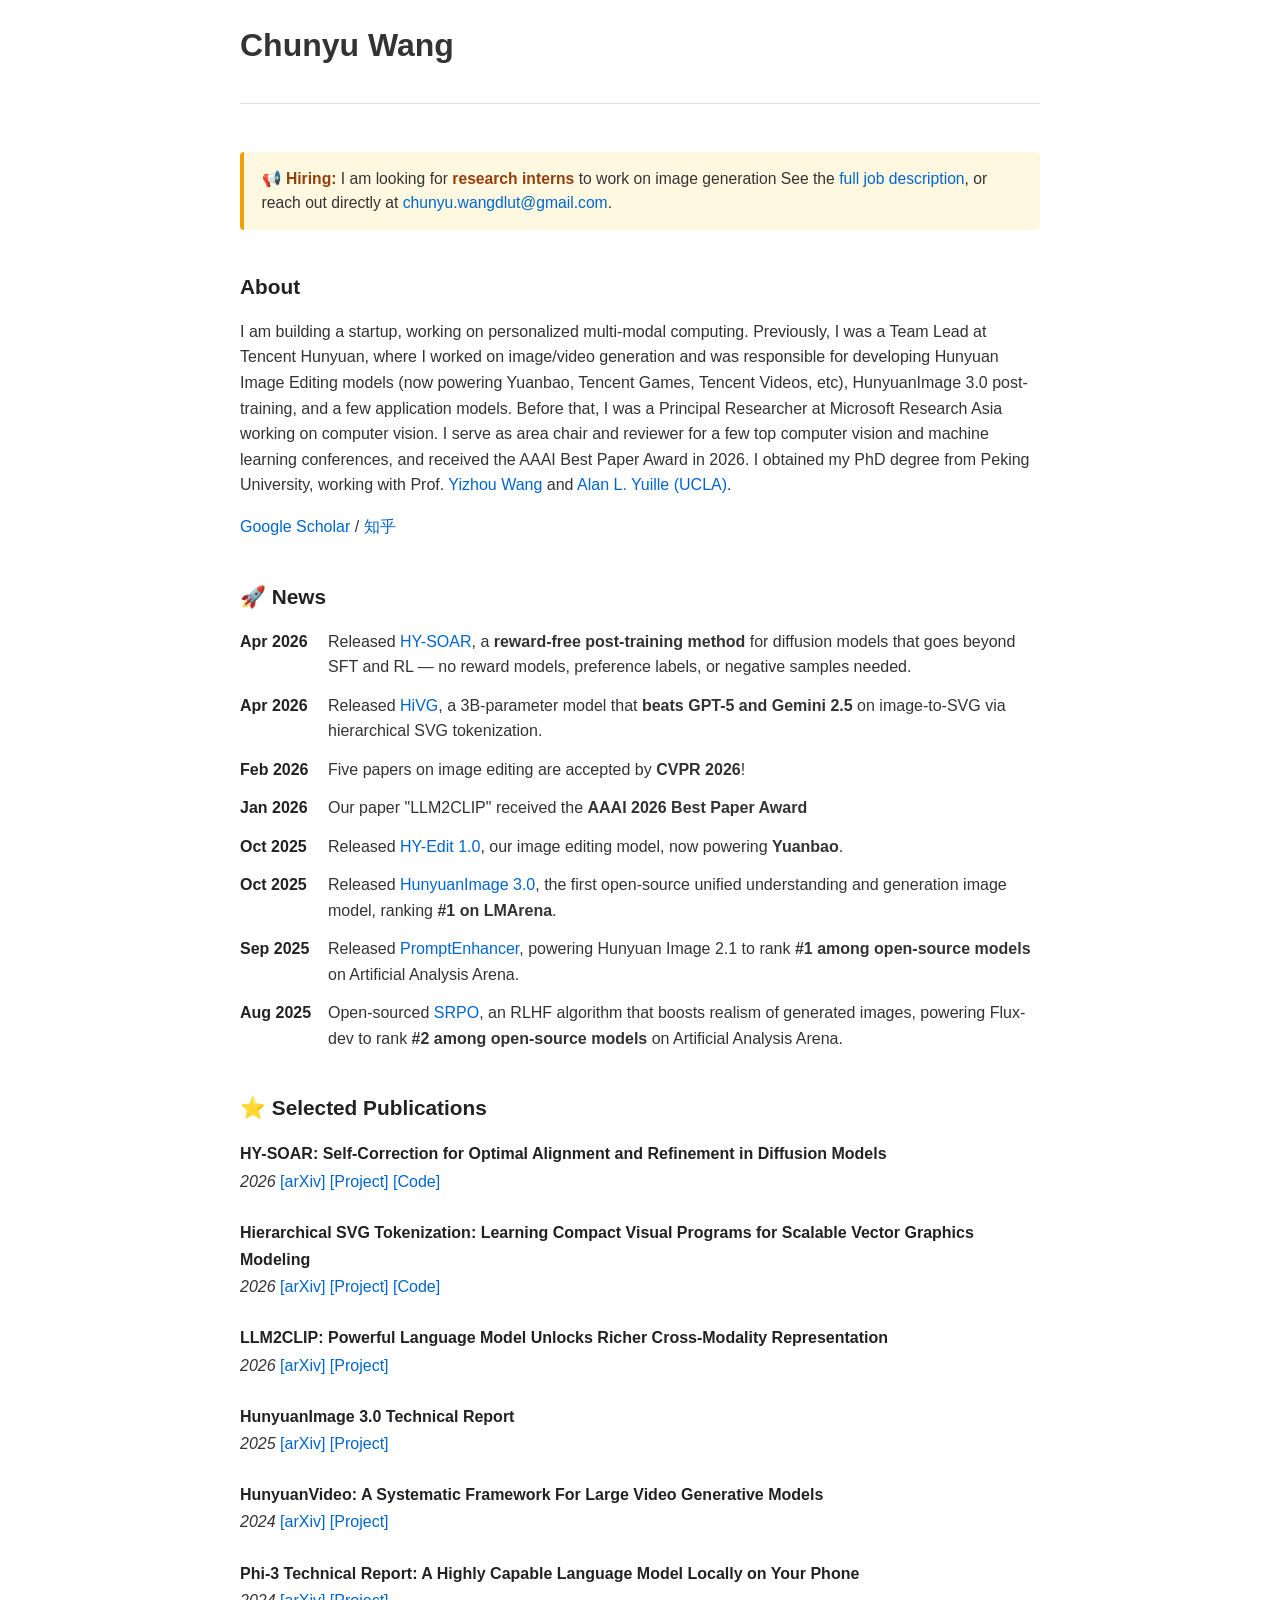
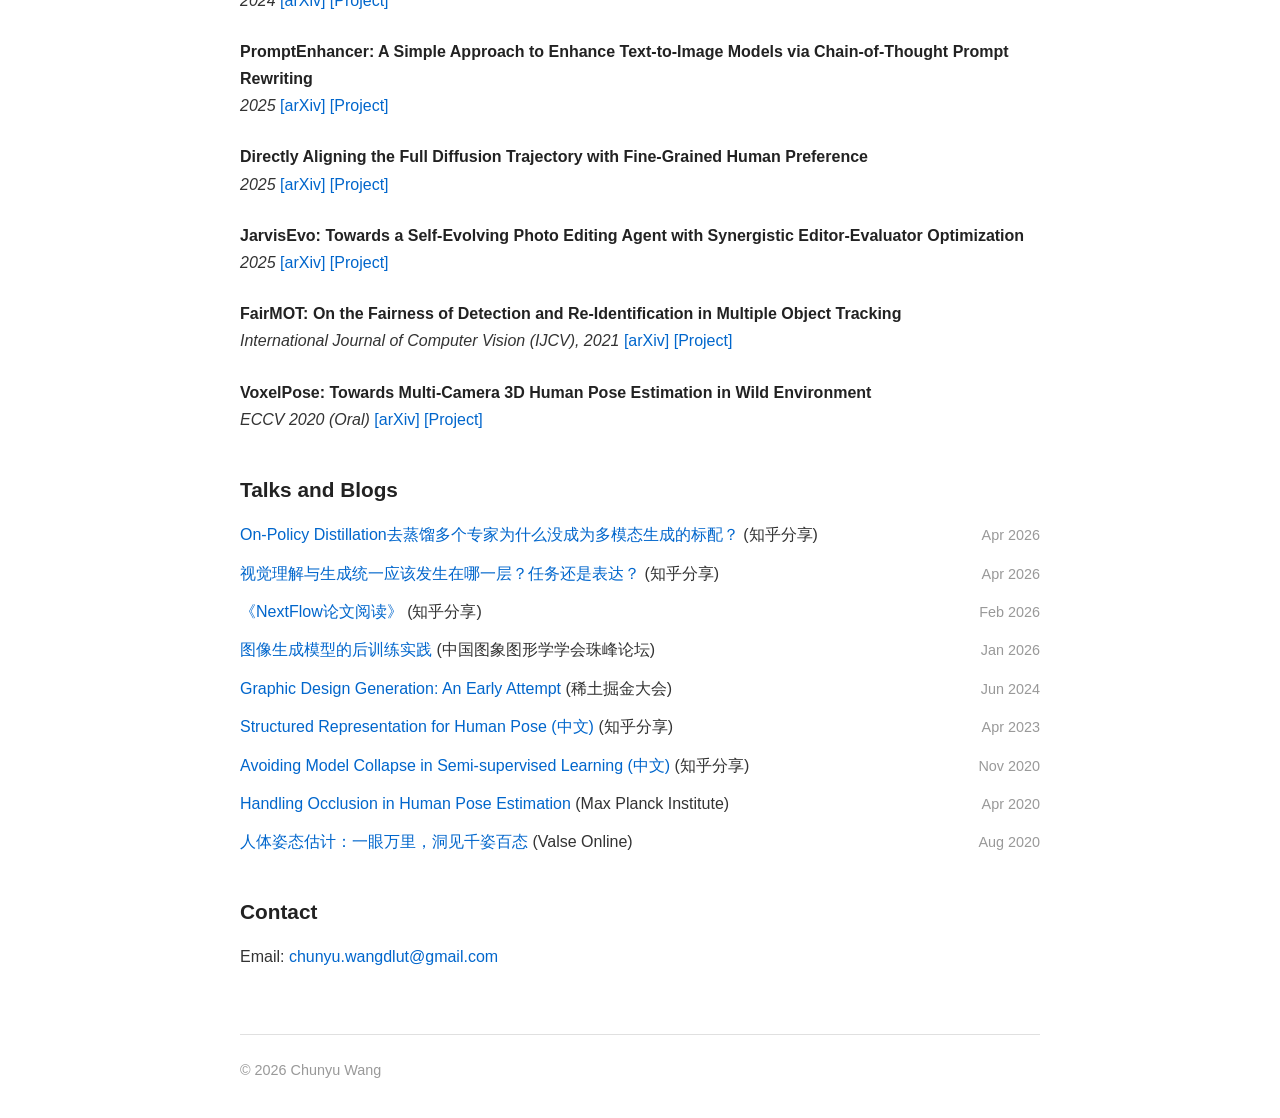
==== index.html @ 5a664775 "Update index.html" ====
<!DOCTYPE html>
<html lang="en">
<head>
    <meta charset="UTF-8">
    <meta name="viewport" content="width=device-width, initial-scale=1.0">
    <title>Chunyu Wang - Academic Homepage</title>
    <link rel="stylesheet" href="style.css">
</head>
<body>
    <div class="container">
        <header>
            <h1>Chunyu Wang</h1>
        </header>

        <div class="hiring-banner">
            <strong>📢 Hiring:</strong> I am looking for <strong>research interns</strong> to work on image generation See the <a href="hiring.html">full job description</a>, or reach out directly at <a href="mailto:chunyu.wangdlut@gmail.com">chunyu.wangdlut@gmail.com</a>.
        </div>

        <section id="about">
            <h2>About</h2>
            <p>
                I am building a startup, working on personalized multi-modal computing. Previously, I was a Team Lead at Tencent Hunyuan, where I worked on image/video generation and was responsible for developing Hunyuan Image Editing models (now powering Yuanbao, Tencent Games, Tencent Videos, etc), HunyuanImage 3.0 post-training, and a few application models. Before that, I was a Principal Researcher at Microsoft Research Asia working on computer vision. I serve as area chair and reviewer for a few top computer vision and machine learning conferences, and received the AAAI Best Paper Award in 2026. I obtained my PhD degree from Peking University, working with Prof. <a href="https://cfcs.pku.edu.cn/english/people/faculty/yizhouwang/index.htm">Yizhou Wang</a> and <a href="https://www.cs.jhu.edu/~ayuille/">Alan L. Yuille (UCLA)</a>.
            </p>
            <p>
                <a href="https://scholar.google.com/citations?hl=en&user=VXQV5xwAAAAJ">Google Scholar</a> /
                <a href="https://www.zhihu.com/people/wang-wang-61-85-73">知乎</a>
            </p>
        </section>

        <section id="news">
            <h2>🚀 News</h2>
            <ul class="news-list">
                <li>
                    <span class="date">Apr 2026</span>
                    <span class="news-content">Released <a href="https://github.com/Tencent-Hunyuan/HY-SOAR">HY-SOAR</a>, a <strong>reward-free post-training method</strong> for diffusion models that goes beyond SFT and RL — no reward models, preference labels, or negative samples needed.</span>
                </li>
                <li>
                    <span class="date">Apr 2026</span>
                    <span class="news-content">Released <a href="https://github.com/ximinng/HiVG">HiVG</a>, a 3B-parameter model that <strong>beats GPT-5 and Gemini 2.5</strong> on image-to-SVG via hierarchical SVG tokenization.</span>
                </li>
                <li>
                    <span class="date">Feb 2026</span>
                    <span class="news-content">Five papers on image editing are accepted by <strong>CVPR 2026</strong>!</span>
                </li>
                <li>
                    <span class="date">Jan 2026</span>
                    <span class="news-content">Our paper "LLM2CLIP" received the <strong>AAAI 2026 Best Paper Award</strong></span>
                </li>
                <li>
                    <span class="date">Oct 2025</span>
                    <span class="news-content">Released <a href="https://mp.weixin.qq.com/s/iTM8JMFHbR4RvMsvf_uktg">HY-Edit 1.0</a>, our image editing model, now powering <strong>Yuanbao</strong>.</span>
                </li>
                <li>
                    <span class="date">Oct 2025</span>
                    <span class="news-content">Released <a href="https://github.com/Tencent-Hunyuan/HunyuanImage-3.0">HunyuanImage 3.0</a>, the first open-source unified understanding and generation image model, ranking <strong>#1 on LMArena</strong>.</span>
                </li>
                <li>
                    <span class="date">Sep 2025</span>
                    <span class="news-content">Released <a href="https://hunyuan-promptenhancer.github.io/">PromptEnhancer</a>, powering Hunyuan Image 2.1 to rank <strong>#1 among open-source models</strong> on Artificial Analysis Arena.</span>
                </li>
                <li>
                    <span class="date">Aug 2025</span>
                    <span class="news-content">Open-sourced <a href="https://github.com/Tencent-Hunyuan/SRPO">SRPO</a>, an RLHF algorithm that boosts realism of generated images, powering Flux-dev to rank <strong>#2 among open-source models</strong> on Artificial Analysis Arena.</span>
                </li>
            </ul>
        </section>

        <section id="publications">
            <h2>⭐ Selected Publications</h2>
            <ul class="publications-list">
                <li>
                    <strong>HY-SOAR: Self-Correction for Optimal Alignment and Refinement in Diffusion Models</strong><br>
                    <em>2026</em>
                    <a href="https://arxiv.org/abs/2604.12617">[arXiv]</a>
                    <a href="https://hy-soar.github.io/">[Project]</a>
                    <a href="https://github.com/Tencent-Hunyuan/HY-SOAR">[Code]</a>
                </li>
                <li>
                    <strong>Hierarchical SVG Tokenization: Learning Compact Visual Programs for Scalable Vector Graphics Modeling</strong><br>
                    <em>2026</em>
                    <a href="https://arxiv.org/abs/2604.05072">[arXiv]</a>
                    <a href="https://hy-hivg.github.io/">[Project]</a>
                    <a href="https://github.com/ximinng/HiVG">[Code]</a>
                </li>
                <li>
                    <strong>LLM2CLIP: Powerful Language Model Unlocks Richer Cross-Modality Representation</strong></br>
                    <em>2026</em>
                    <a href="">[arXiv]</a>
                    <a href="">[Project]</a>
                </li>
                <li>
                    <strong>HunyuanImage 3.0 Technical Report</strong><br>
                    <em>2025</em>
                    <a href="https://arxiv.org/abs/2509.23951">[arXiv]</a>
                    <a href="https://github.com/Tencent-Hunyuan/HunyuanImage-3.0">[Project]</a>
                </li>
                <li>
                    <strong>HunyuanVideo: A Systematic Framework For Large Video Generative Models</strong><br>
                    <em>2024</em>
                    <a href="https://arxiv.org/abs/2412.03603">[arXiv]</a>
                    <a href="https://github.com/Tencent-Hunyuan/HunyuanVideo">[Project]</a>
                </li>
                <li>
                    <strong>Phi-3 Technical Report: A Highly Capable Language Model Locally on Your Phone</strong><br>
                    <em>2024</em>
                    <a href="https://arxiv.org/abs/2404.14219">[arXiv]</a>
                    <a href="https://www.microsoft.com/en-us/research/publication/phi-3-technical-report-a-highly-capable-language-model-locally-on-your-phone/">[Project]</a>
                </li>
                <li>
                    <strong>PromptEnhancer: A Simple Approach to Enhance Text-to-Image Models via Chain-of-Thought Prompt Rewriting</strong><br>
                    <em>2025</em>
                    <a href="https://arxiv.org/abs/2509.04545">[arXiv]</a>
                    <a href="https://hunyuan-promptenhancer.github.io/">[Project]</a>
                </li>
                <li>
                    <strong>Directly Aligning the Full Diffusion Trajectory with Fine-Grained Human Preference</strong><br>
                    <em>2025</em>
                    <a href="https://arxiv.org/abs/2509.06942">[arXiv]</a>
                    <a href="https://tencent.github.io/srpo-project-page/">[Project]</a>
                </li>
                <li>
                    <strong>JarvisEvo: Towards a Self-Evolving Photo Editing Agent with Synergistic Editor-Evaluator Optimization</strong><br>
                    <em>2025</em>
                    <a href="https://arxiv.org/pdf/2511.23002">[arXiv]</a>
                    <a href="https://github.com/LYL1015/JarvisEvo">[Project]</a>
                </li>
                <li>
                    <strong>FairMOT: On the Fairness of Detection and Re-Identification in Multiple Object Tracking</strong><br>
                    <em>International Journal of Computer Vision (IJCV), 2021</em>
                    <a href="https://arxiv.org/abs/2004.01888">[arXiv]</a>
                    <a href="https://github.com/ifzhang/FairMOT">[Project]</a>
                </li>
                <li>
                    <strong>VoxelPose: Towards Multi-Camera 3D Human Pose Estimation in Wild Environment</strong><br>
                    <em>ECCV 2020 (Oral)</em>
                    <a href="https://arxiv.org/abs/2004.06239">[arXiv]</a>
                    <a href="https://github.com/microsoft/voxelpose-pytorch">[Project]</a>
                </li>
            </ul>
        </section>

        <section id="talks-blogs">
            <h2>Talks and Blogs</h2>
            <ul class="blog-list">
                <li>
                    <div class="talk-content">
                        <a href="https://zhuanlan.zhihu.com/p/2024778840216535714">On-Policy Distillation去蒸馏多个专家为什么没成为多模态生成的标配？</a>
                        <span class="talk-venue">(知乎分享)</span>
                    </div>
                    <span class="date">Apr 2026</span>
                </li>
                <li>
                    <div class="talk-content">
                        <a href="https://zhuanlan.zhihu.com/p/2011834172105330908">视觉理解与生成统一应该发生在哪一层？任务还是表达？</a>
                        <span class="talk-venue">(知乎分享)</span>
                    </div>
                    <span class="date">Apr 2026</span>
                </li>
                <li>
                    <div class="talk-content">
                        <a href="https://zhuanlan.zhihu.com/p/2005221180370617778">《NextFlow论文阅读》</a>
                        <span class="talk-venue">(知乎分享)</span>
                    </div>
                    <span class="date">Feb 2026</span>
                </li>
                <li>
                    <div class="talk-content">
                        <a href="https://www.csig.org.cn/22/202601/53149.html">图像生成模型的后训练实践</a>
                        <span class="talk-venue">(中国图象图形学学会珠峰论坛)</span>
                    </div>
                    <span class="date">Jan 2026</span>
                </li>
                <li>
                    <div class="talk-content">
                        <a href="https://juejin.cn/post/7379169372395405352">Graphic Design Generation: An Early Attempt</a>
                        <span class="talk-venue">(稀土掘金大会)</span>
                    </div>
                    <span class="date">Jun 2024</span>
                </li>
                <li>
                    <div class="talk-content">
                        <a href="https://zhuanlan.zhihu.com/p/618847953">Structured Representation for Human Pose (中文)</a>
                        <span class="talk-venue">(知乎分享)</span>
                    </div>
                    <span class="date">Apr 2023</span>
                </li>
                <li>
                    <div class="talk-content">
                        <a href="https://zhuanlan.zhihu.com/p/311090746">Avoiding Model Collapse in Semi-supervised Learning (中文)</a>
                        <span class="talk-venue">(知乎分享)</span>
                    </div>
                    <span class="date">Nov 2020</span>
                </li>
                <li>
                    <div class="talk-content">
                        <a href="https://is.mpg.de/ps/events?page=3">Handling Occlusion in Human Pose Estimation</a>
                        <span class="talk-venue">(Max Planck Institute)</span>
                    </div>
                    <span class="date">Apr 2020</span>
                </li>
                <li>
                    <div class="talk-content">
                        <a href="https://valser.org/article-381-1.html">人体姿态估计：一眼万里，洞见千姿百态</a>
                        <span class="talk-venue">(Valse Online)</span>
                    </div>
                    <span class="date">Aug 2020</span>
                </li>
            </ul>
        </section>

        <section id="contact">
            <h2>Contact</h2>
            <p>
                Email: <a href="mailto:chunyu.wangdlut@gmail.com">chunyu.wangdlut@gmail.com</a><br>
            </p>
        </section>

        <footer>
            <p>&copy; 2026 Chunyu Wang</p>
        </footer>
    </div>
</body>
</html>
---- style.css ----
* {
    margin: 0;
    padding: 0;
    box-sizing: border-box;
}

body {
    font-family: -apple-system, BlinkMacSystemFont, "Segoe UI", Roboto, "Helvetica Neue", Arial, sans-serif;
    line-height: 1.6;
    color: #333;
    background-color: #fff;
    padding: 20px;
}

.container {
    max-width: 800px;
    margin: 0 auto;
}

header {
    margin-bottom: 3rem;
    padding-bottom: 1.5rem;
    border-bottom: 1px solid #e0e0e0;
}

h1 {
    font-size: 2rem;
    font-weight: 600;
    margin-bottom: 0.5rem;
}

section {
    margin-bottom: 2.5rem;
}

.hiring-banner {
    background-color: #fff8e1;
    border-left: 4px solid #f59e0b;
    border-radius: 4px;
    padding: 0.9rem 1.1rem;
    margin-bottom: 2.5rem;
    font-size: 0.98rem;
    line-height: 1.55;
}

.hiring-banner strong {
    color: #92400e;
}

h2 {
    font-size: 1.3rem;
    font-weight: 600;
    margin-bottom: 1rem;
    color: #222;
}

p {
    margin-bottom: 1rem;
}

a {
    color: #0066cc;
    text-decoration: none;
}

a:hover {
    text-decoration: underline;
}

.publications-list,
.blog-list,
.news-list {
    list-style: none;
}

.news-list li {
    margin-bottom: 0.8rem;
    display: flex;
    align-items: baseline;
    line-height: 1.6;
}

.news-list .date {
    flex: 0 0 5.5rem;
    font-weight: 600;
    color: #222;
    white-space: nowrap;
}

.news-list .news-content {
    flex: 1;
}

.publications-list li {
    margin-bottom: 1.5rem;
    line-height: 1.7;
}

.publications-list strong {
    font-weight: 600;
    color: #222;
}

.blog-list li {
    margin-bottom: 0.8rem;
    display: flex;
    justify-content: space-between;
    align-items: baseline;
}

.blog-list .date {
    color: #999;
    font-size: 0.9rem;
    margin-left: 1rem;
    white-space: nowrap;
}

footer {
    margin-top: 4rem;
    padding-top: 1.5rem;
    border-top: 1px solid #e0e0e0;
    color: #999;
    font-size: 0.9rem;
}

@media (max-width: 600px) {
    body {
        padding: 15px;
    }

    h1 {
        font-size: 1.5rem;
    }

    .blog-list li {
        flex-direction: column;
        align-items: flex-start;
    }

    .blog-list .date {
        margin-left: 0;
        margin-top: 0.2rem;
    }

    .news-list .date {
        flex: 0 0 5rem;
    }
}
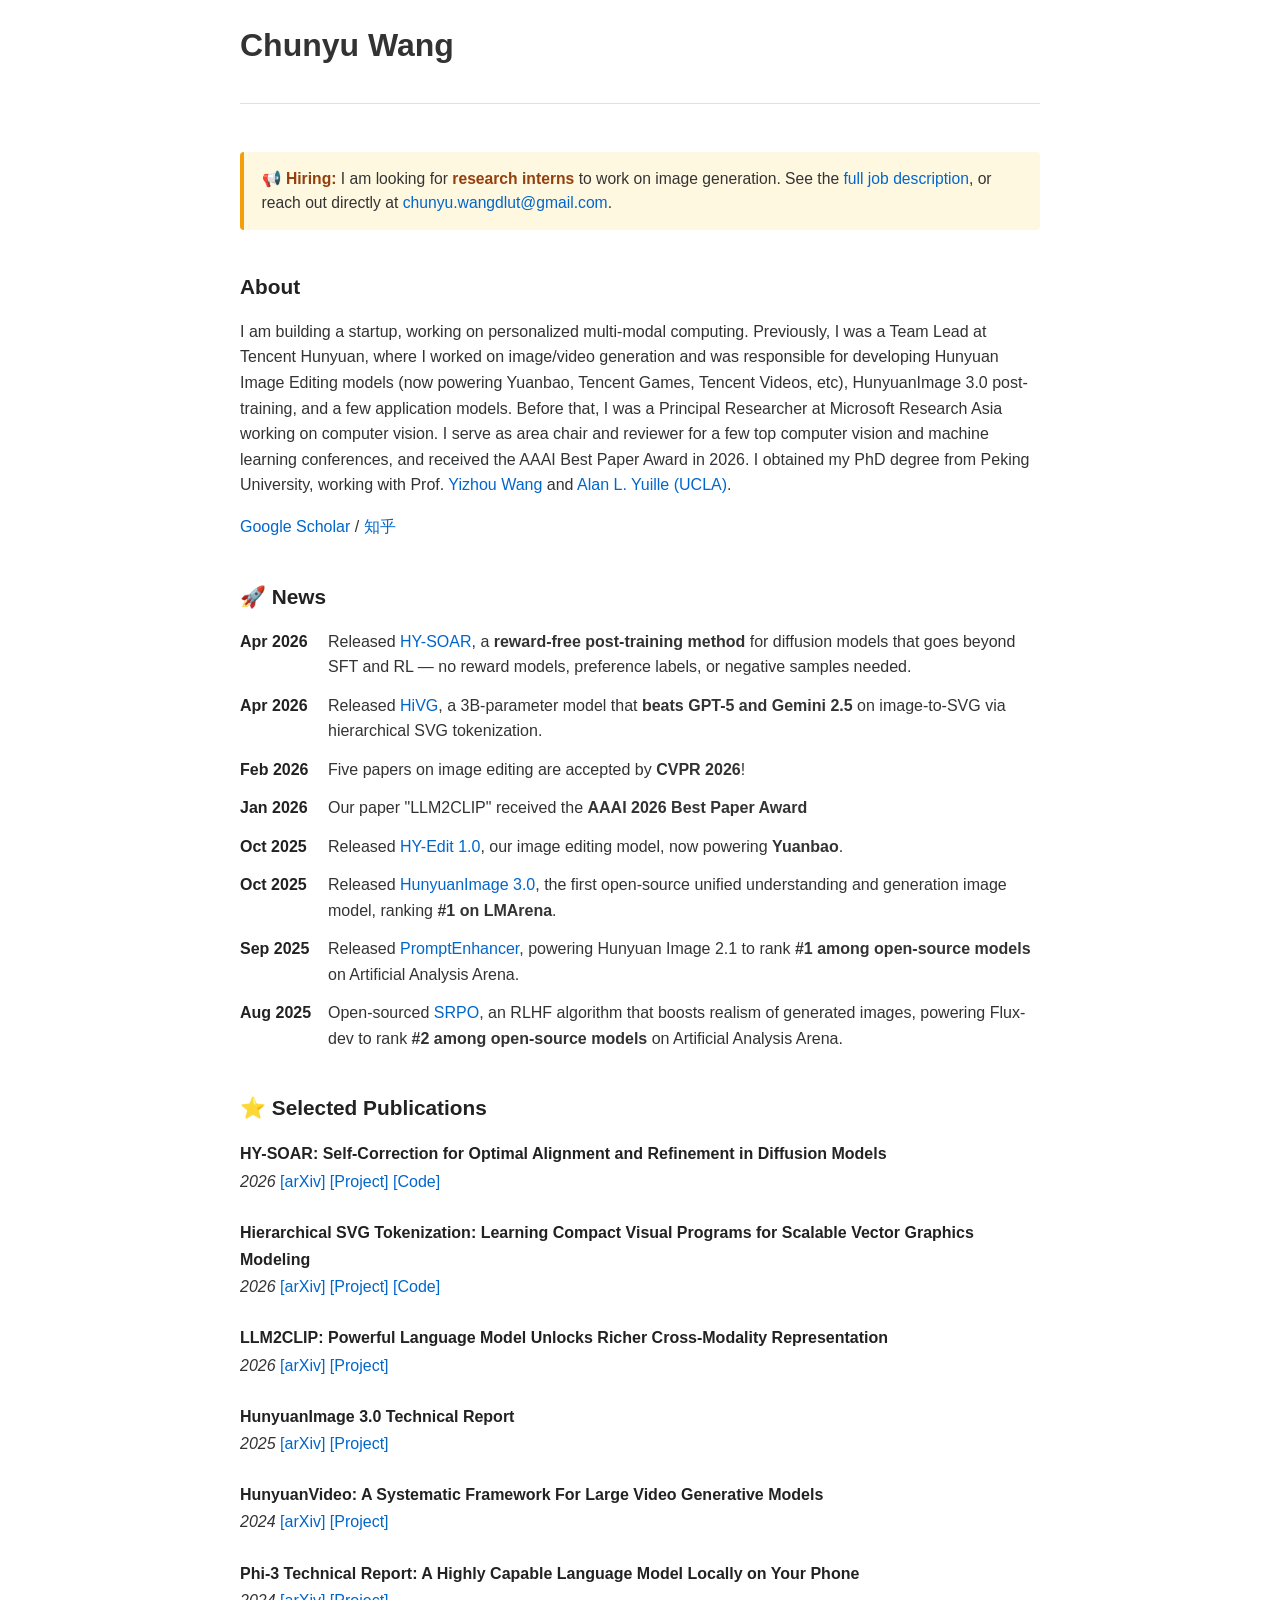
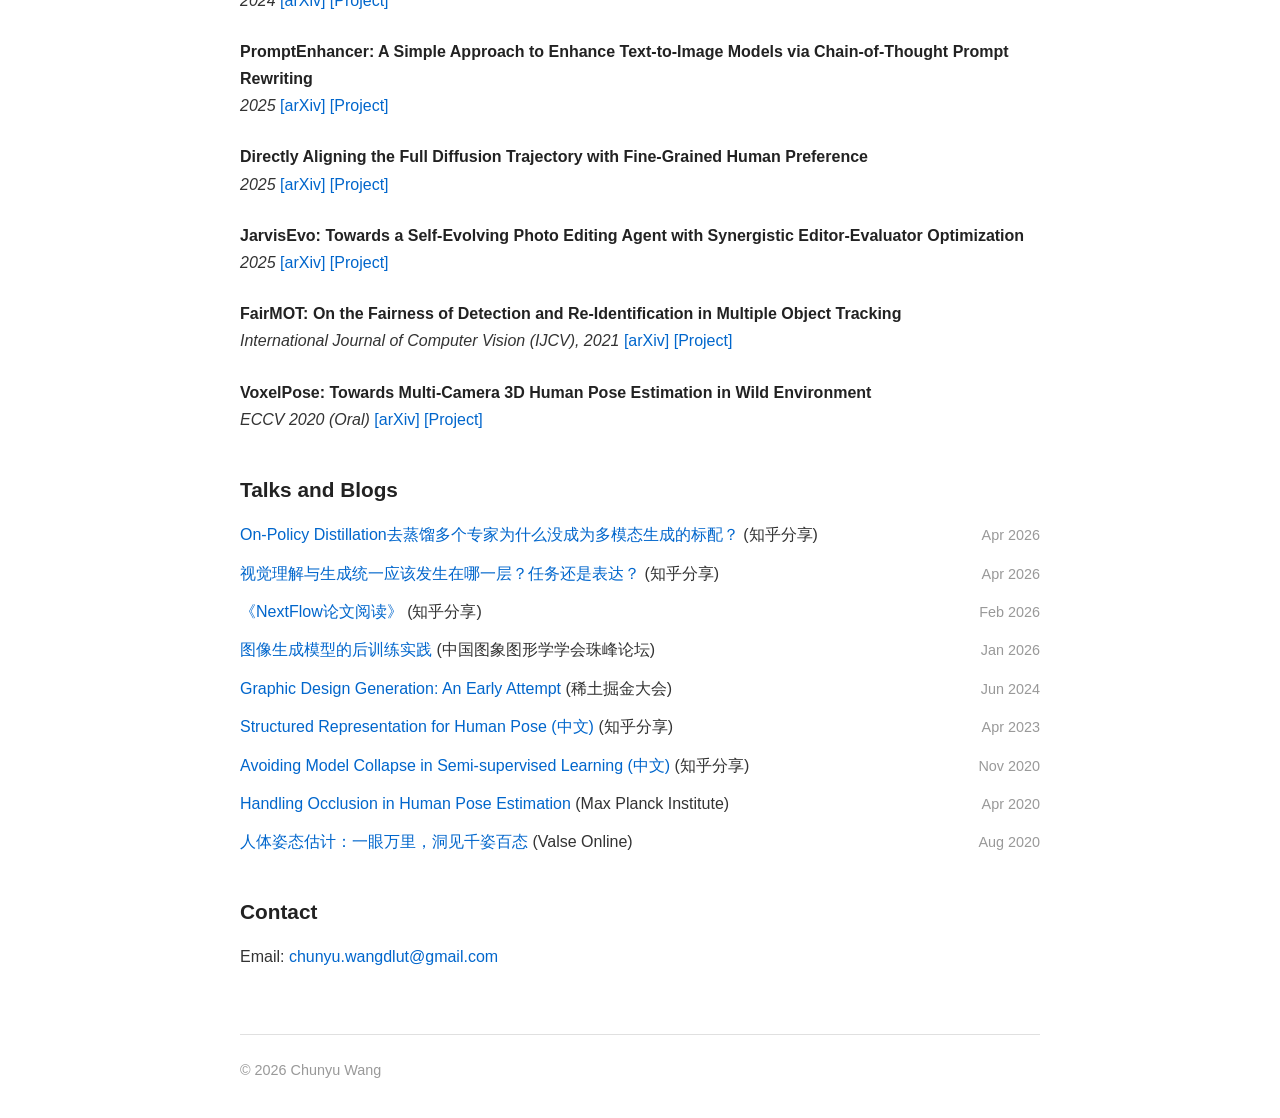
==== commit c021e8ba: "Fix formatting in hiring banner text" ====
--- a/index.html
+++ b/index.html
@@ -13,7 +13,7 @@
         </header>
 
         <div class="hiring-banner">
-            <strong>📢 Hiring:</strong> I am looking for <strong>research interns</strong> to work on image generation See the <a href="hiring.html">full job description</a>, or reach out directly at <a href="mailto:chunyu.wangdlut@gmail.com">chunyu.wangdlut@gmail.com</a>.
+            <strong>📢 Hiring:</strong> I am looking for <strong>research interns</strong> to work on image generation. See the <a href="hiring.html">full job description</a>, or reach out directly at <a href="mailto:chunyu.wangdlut@gmail.com">chunyu.wangdlut@gmail.com</a>.
         </div>
 
         <section id="about">
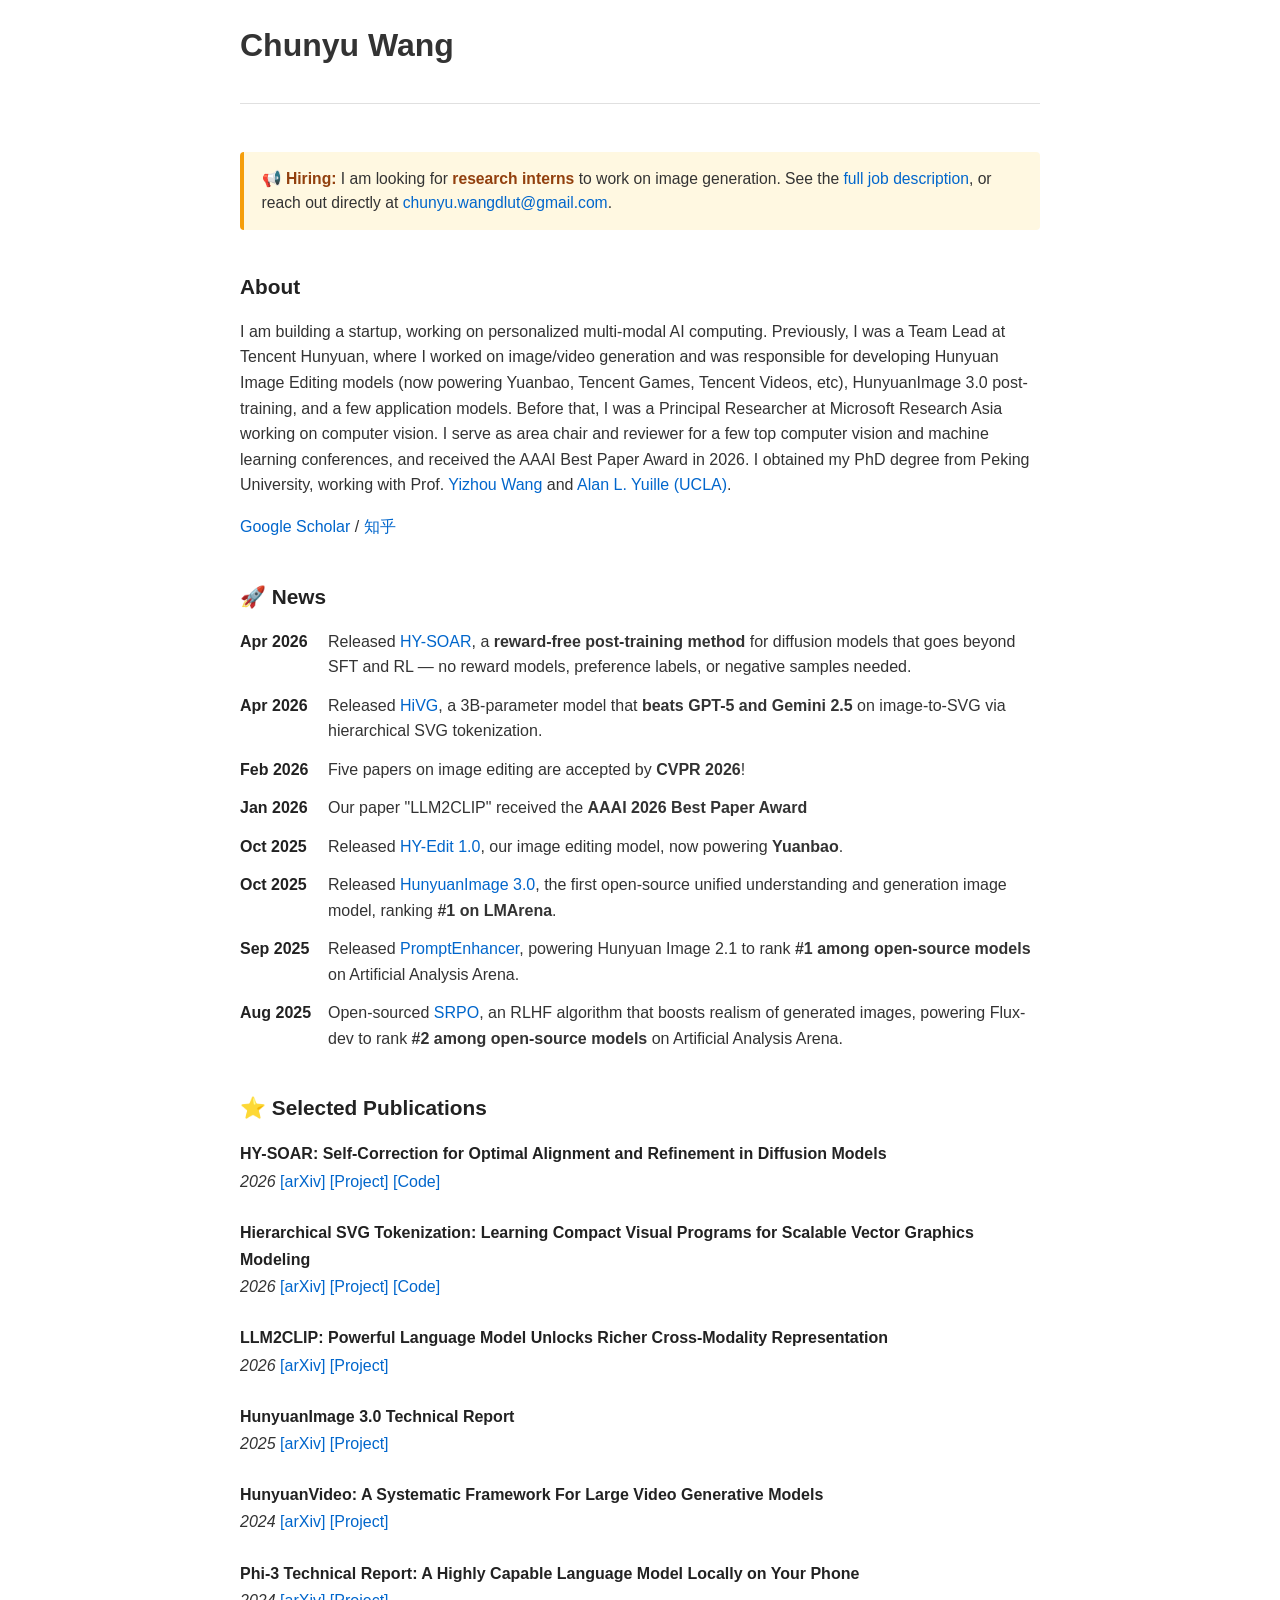
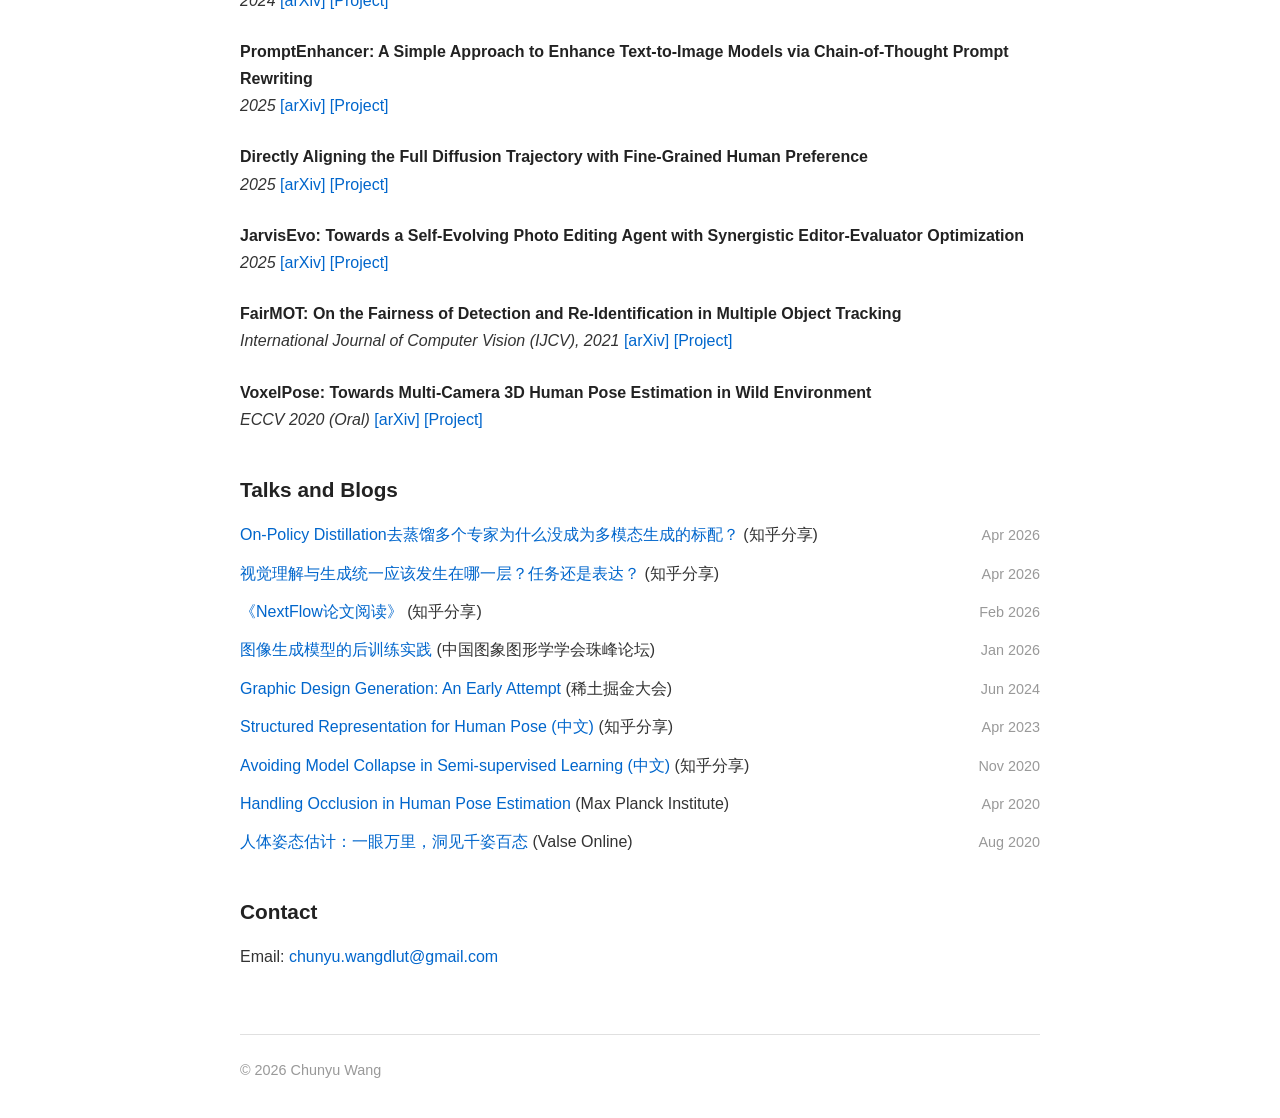
==== commit 1befd51c: "Update index.html" ====
--- a/index.html
+++ b/index.html
@@ -19,7 +19,7 @@
         <section id="about">
             <h2>About</h2>
             <p>
-                I am building a startup, working on personalized multi-modal computing. Previously, I was a Team Lead at Tencent Hunyuan, where I worked on image/video generation and was responsible for developing Hunyuan Image Editing models (now powering Yuanbao, Tencent Games, Tencent Videos, etc), HunyuanImage 3.0 post-training, and a few application models. Before that, I was a Principal Researcher at Microsoft Research Asia working on computer vision. I serve as area chair and reviewer for a few top computer vision and machine learning conferences, and received the AAAI Best Paper Award in 2026. I obtained my PhD degree from Peking University, working with Prof. <a href="https://cfcs.pku.edu.cn/english/people/faculty/yizhouwang/index.htm">Yizhou Wang</a> and <a href="https://www.cs.jhu.edu/~ayuille/">Alan L. Yuille (UCLA)</a>.
+                I am building a startup, working on personalized multi-modal AI computing. Previously, I was a Team Lead at Tencent Hunyuan, where I worked on image/video generation and was responsible for developing Hunyuan Image Editing models (now powering Yuanbao, Tencent Games, Tencent Videos, etc), HunyuanImage 3.0 post-training, and a few application models. Before that, I was a Principal Researcher at Microsoft Research Asia working on computer vision. I serve as area chair and reviewer for a few top computer vision and machine learning conferences, and received the AAAI Best Paper Award in 2026. I obtained my PhD degree from Peking University, working with Prof. <a href="https://cfcs.pku.edu.cn/english/people/faculty/yizhouwang/index.htm">Yizhou Wang</a> and <a href="https://www.cs.jhu.edu/~ayuille/">Alan L. Yuille (UCLA)</a>.
             </p>
             <p>
                 <a href="https://scholar.google.com/citations?hl=en&user=VXQV5xwAAAAJ">Google Scholar</a> /
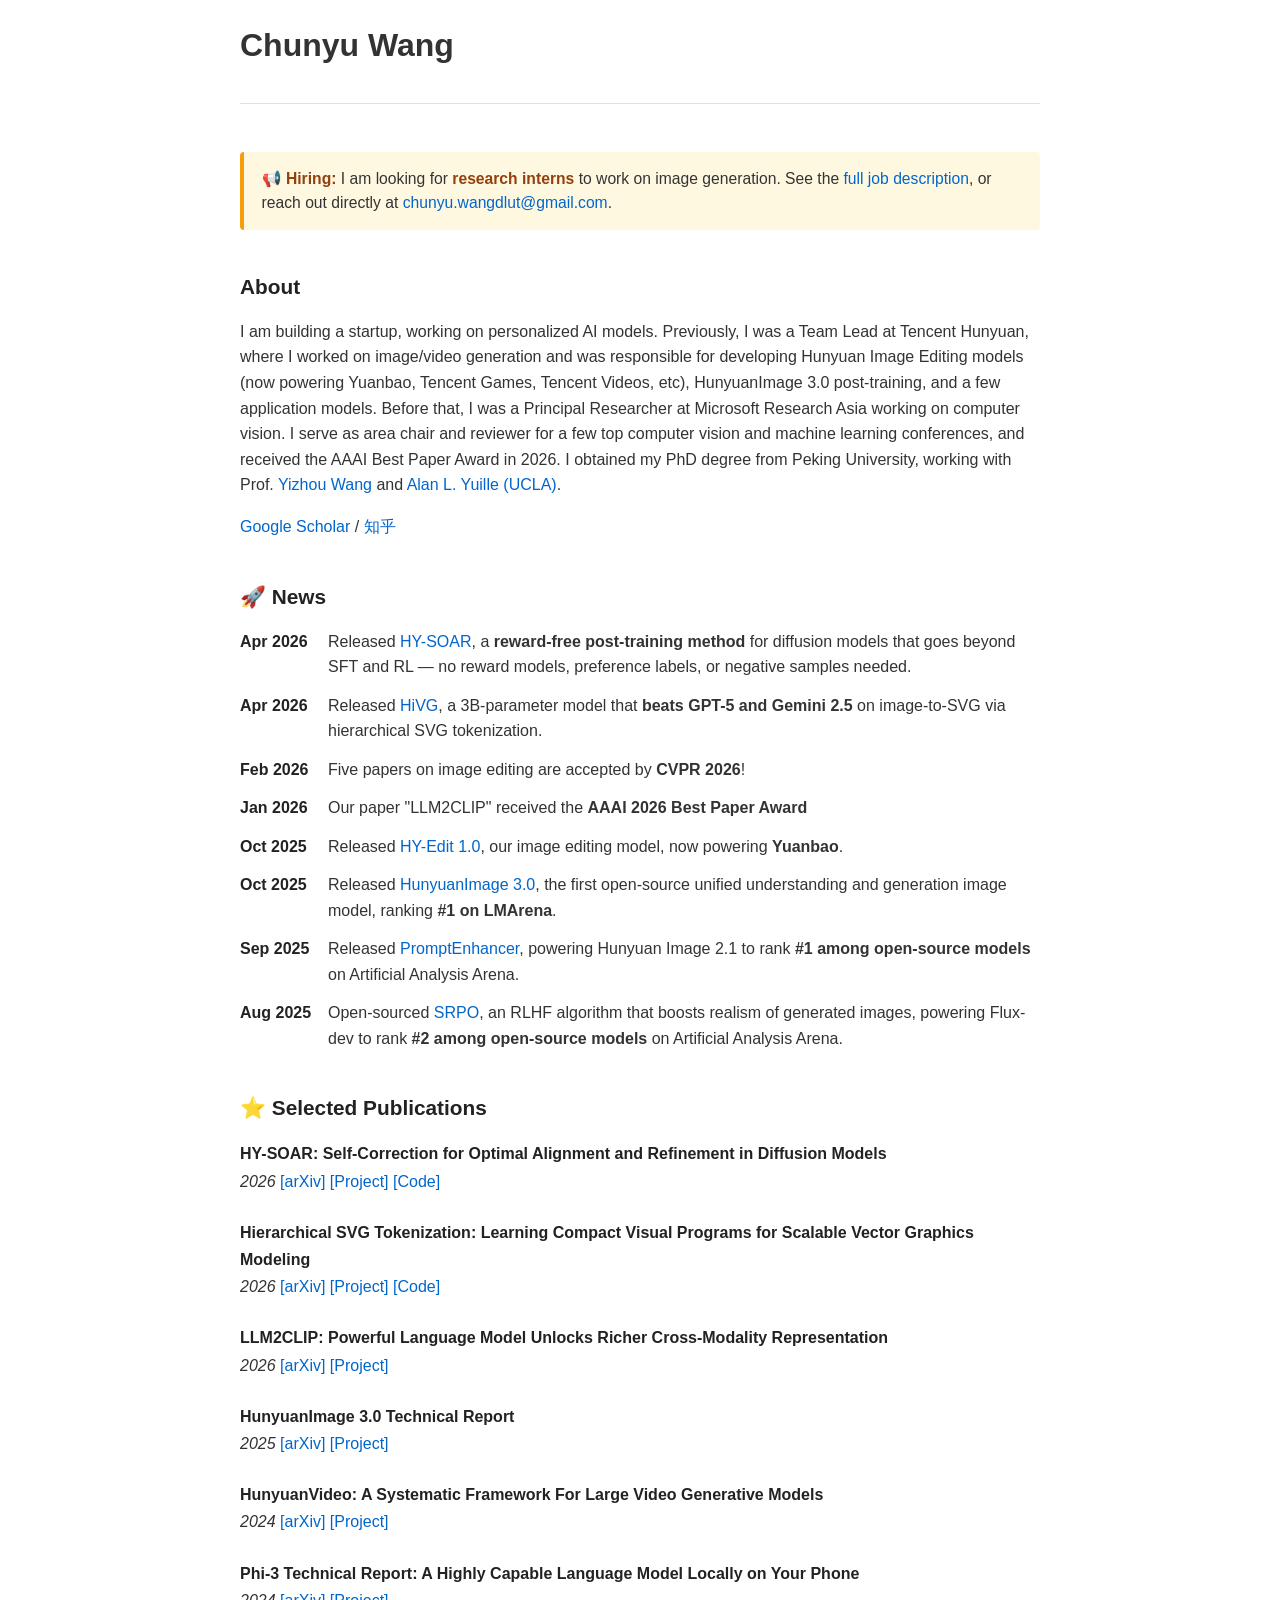
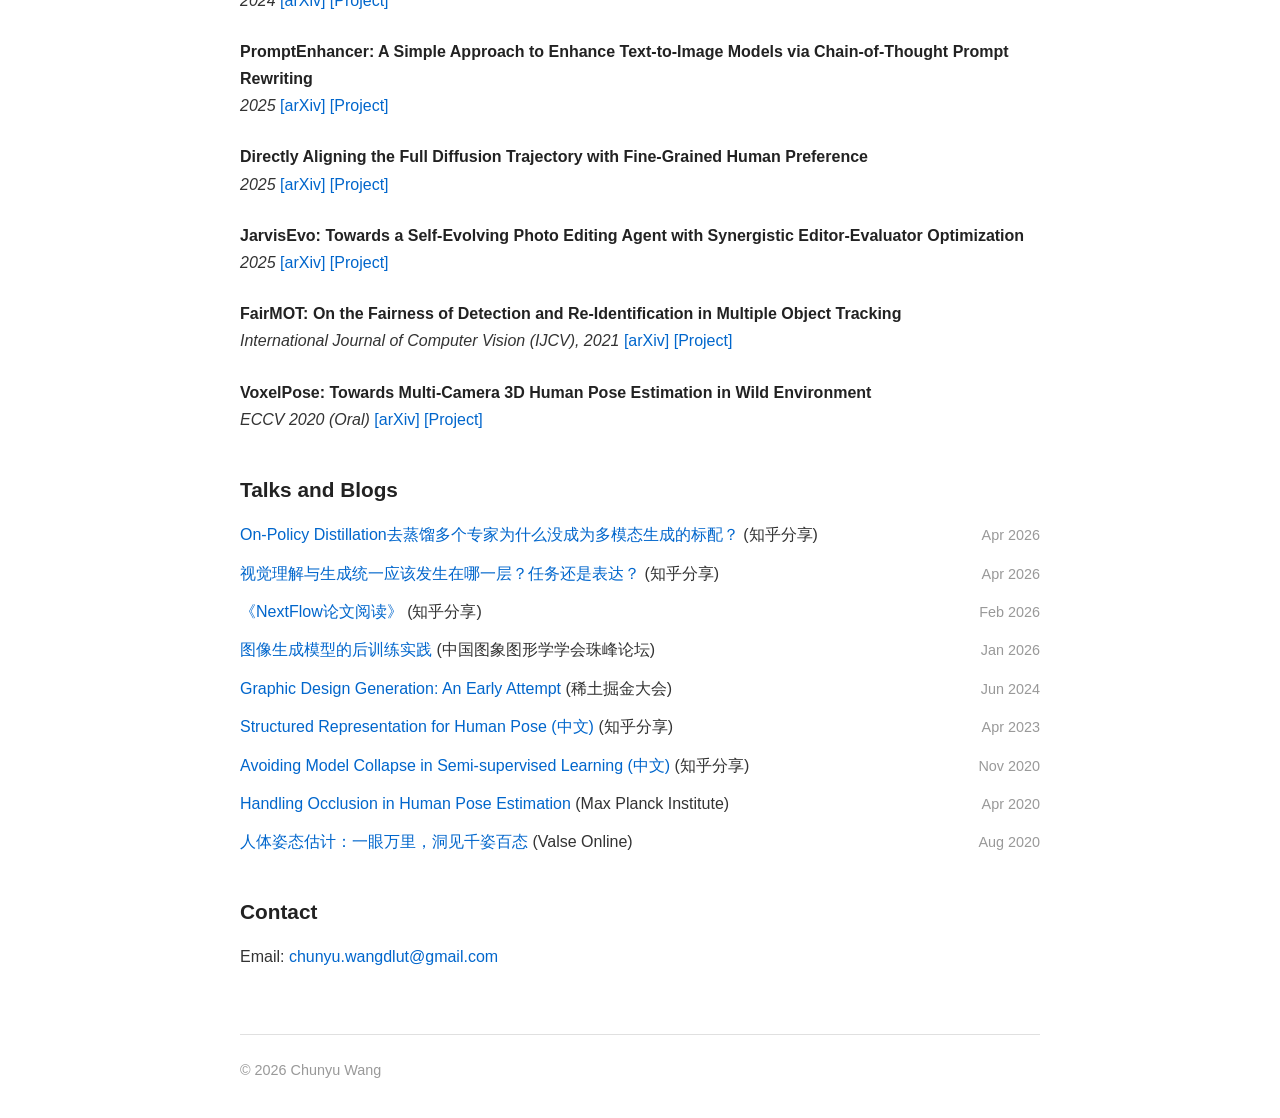
==== commit 030110f3: "Update index.html" ====
--- a/index.html
+++ b/index.html
@@ -19,7 +19,7 @@
         <section id="about">
             <h2>About</h2>
             <p>
-                I am building a startup, working on personalized multi-modal AI computing. Previously, I was a Team Lead at Tencent Hunyuan, where I worked on image/video generation and was responsible for developing Hunyuan Image Editing models (now powering Yuanbao, Tencent Games, Tencent Videos, etc), HunyuanImage 3.0 post-training, and a few application models. Before that, I was a Principal Researcher at Microsoft Research Asia working on computer vision. I serve as area chair and reviewer for a few top computer vision and machine learning conferences, and received the AAAI Best Paper Award in 2026. I obtained my PhD degree from Peking University, working with Prof. <a href="https://cfcs.pku.edu.cn/english/people/faculty/yizhouwang/index.htm">Yizhou Wang</a> and <a href="https://www.cs.jhu.edu/~ayuille/">Alan L. Yuille (UCLA)</a>.
+                I am building a startup, working on personalized AI models. Previously, I was a Team Lead at Tencent Hunyuan, where I worked on image/video generation and was responsible for developing Hunyuan Image Editing models (now powering Yuanbao, Tencent Games, Tencent Videos, etc), HunyuanImage 3.0 post-training, and a few application models. Before that, I was a Principal Researcher at Microsoft Research Asia working on computer vision. I serve as area chair and reviewer for a few top computer vision and machine learning conferences, and received the AAAI Best Paper Award in 2026. I obtained my PhD degree from Peking University, working with Prof. <a href="https://cfcs.pku.edu.cn/english/people/faculty/yizhouwang/index.htm">Yizhou Wang</a> and <a href="https://www.cs.jhu.edu/~ayuille/">Alan L. Yuille (UCLA)</a>.
             </p>
             <p>
                 <a href="https://scholar.google.com/citations?hl=en&user=VXQV5xwAAAAJ">Google Scholar</a> /
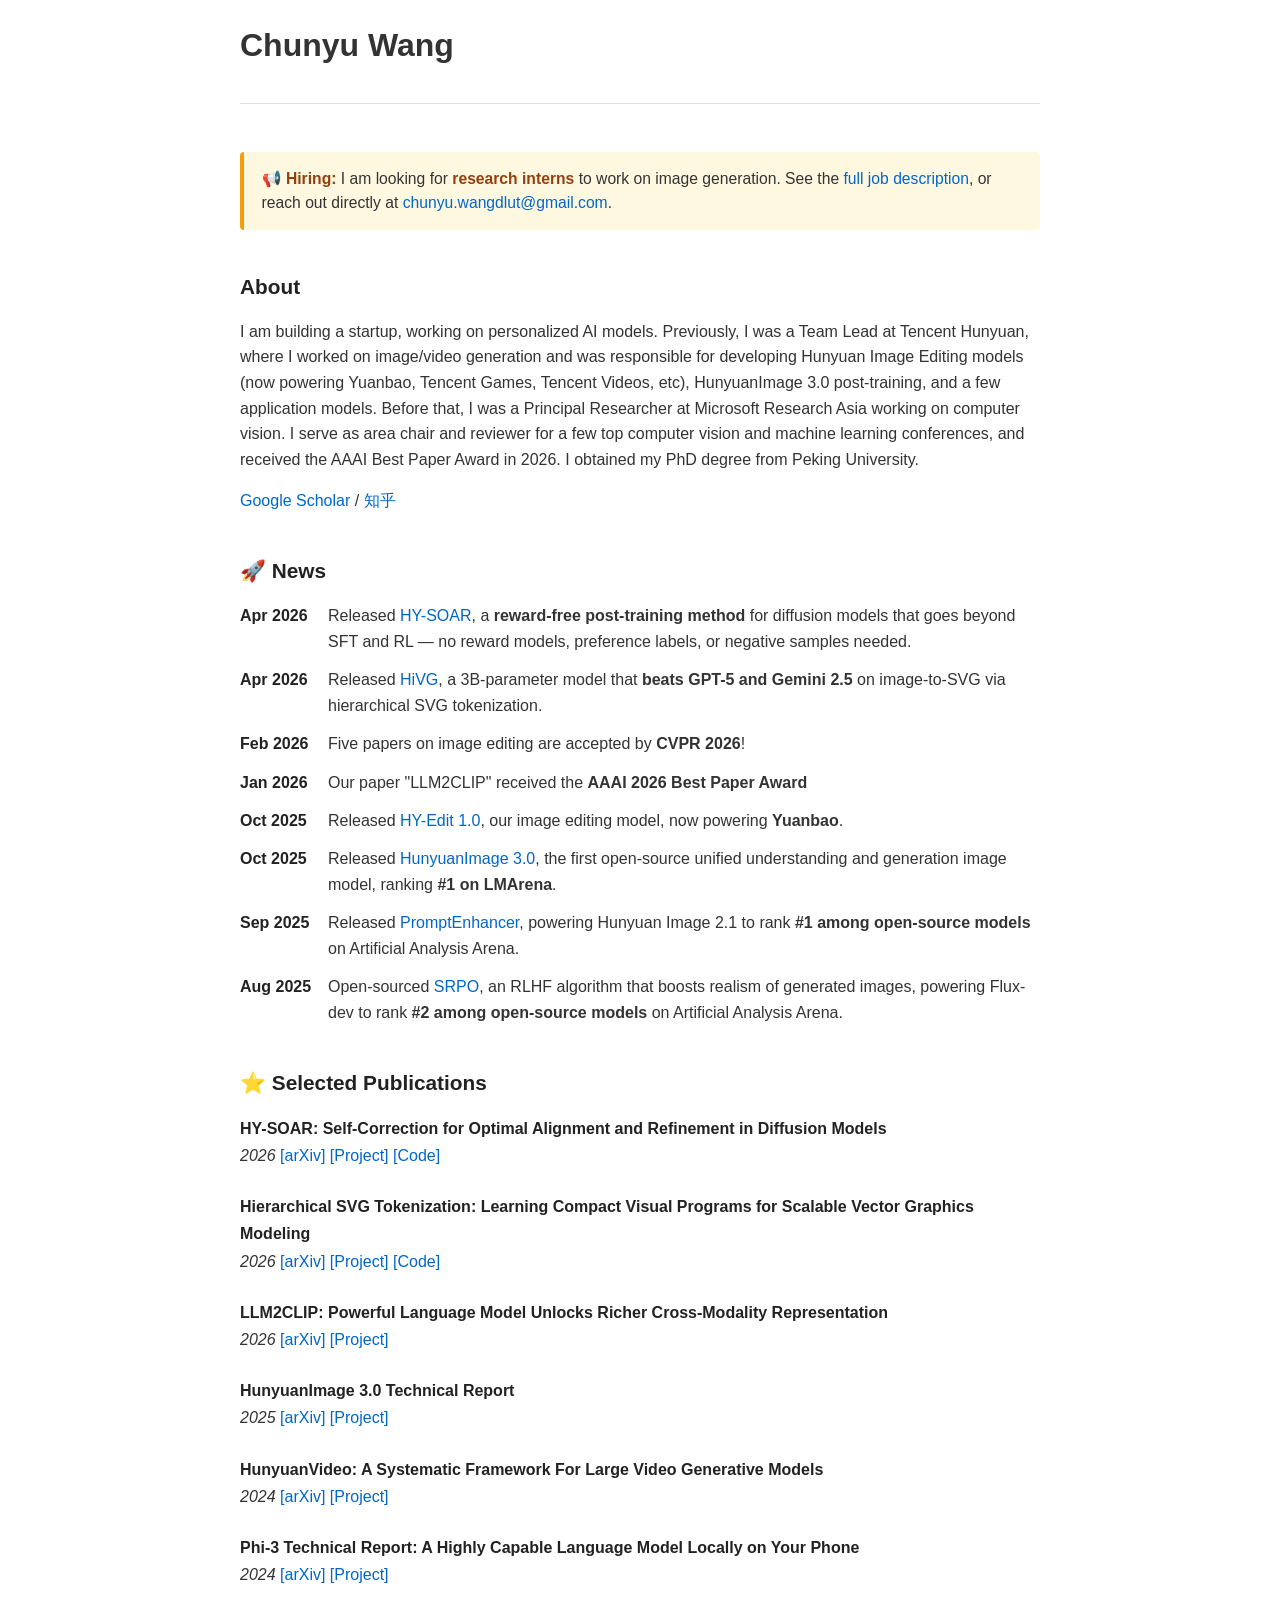
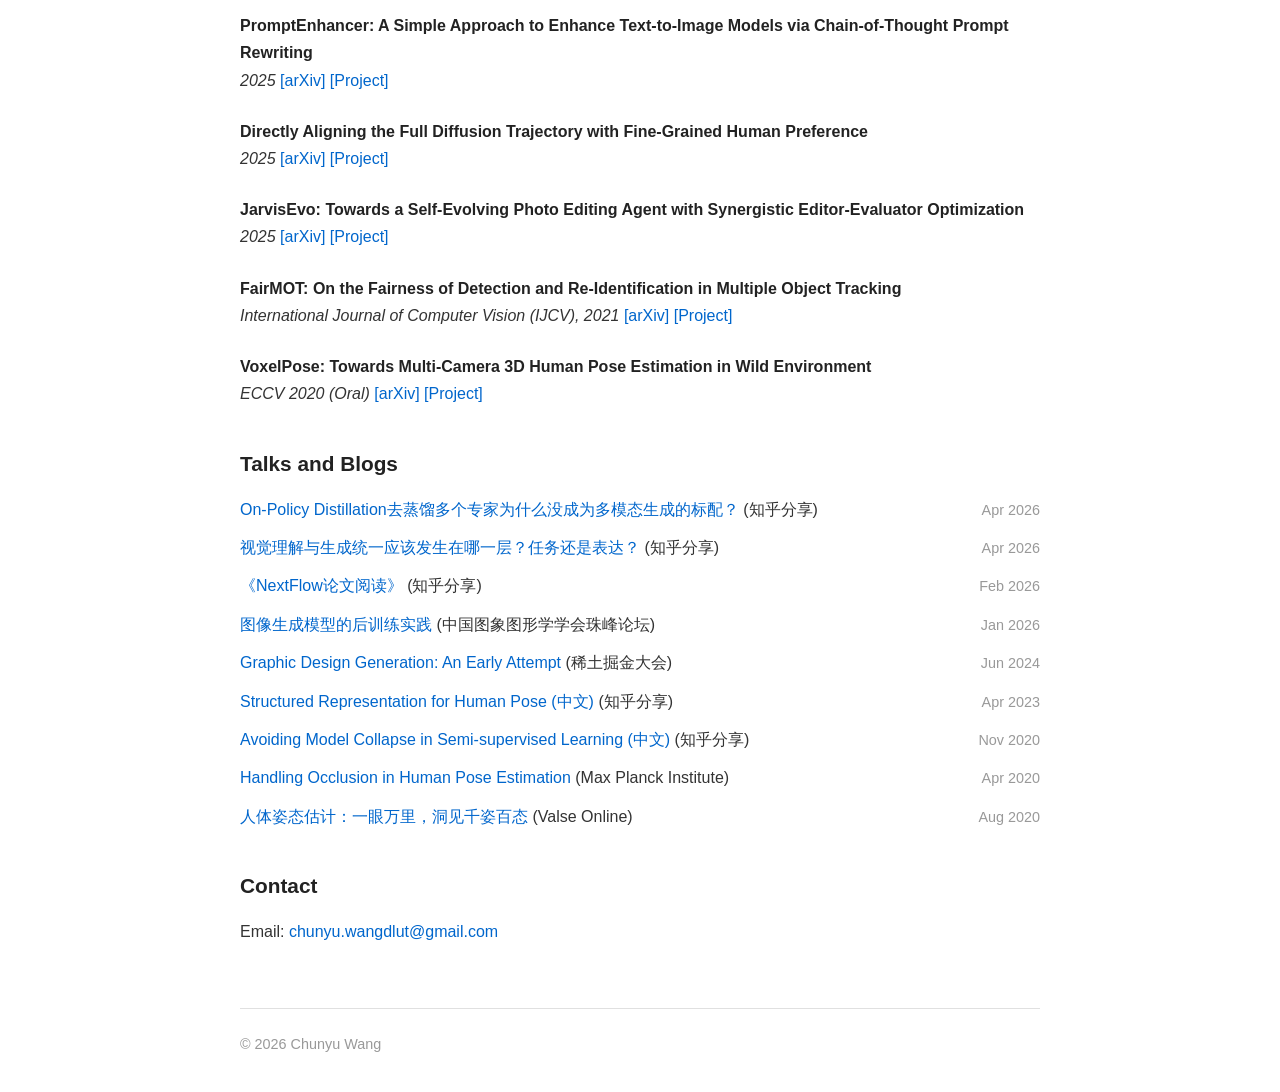
==== commit 5373459a: "Update index.html" ====
--- a/index.html
+++ b/index.html
@@ -19,7 +19,7 @@
         <section id="about">
             <h2>About</h2>
             <p>
-                I am building a startup, working on personalized AI models. Previously, I was a Team Lead at Tencent Hunyuan, where I worked on image/video generation and was responsible for developing Hunyuan Image Editing models (now powering Yuanbao, Tencent Games, Tencent Videos, etc), HunyuanImage 3.0 post-training, and a few application models. Before that, I was a Principal Researcher at Microsoft Research Asia working on computer vision. I serve as area chair and reviewer for a few top computer vision and machine learning conferences, and received the AAAI Best Paper Award in 2026. I obtained my PhD degree from Peking University, working with Prof. <a href="https://cfcs.pku.edu.cn/english/people/faculty/yizhouwang/index.htm">Yizhou Wang</a> and <a href="https://www.cs.jhu.edu/~ayuille/">Alan L. Yuille (UCLA)</a>.
+                I am building a startup, working on personalized AI models. Previously, I was a Team Lead at Tencent Hunyuan, where I worked on image/video generation and was responsible for developing Hunyuan Image Editing models (now powering Yuanbao, Tencent Games, Tencent Videos, etc), HunyuanImage 3.0 post-training, and a few application models. Before that, I was a Principal Researcher at Microsoft Research Asia working on computer vision. I serve as area chair and reviewer for a few top computer vision and machine learning conferences, and received the AAAI Best Paper Award in 2026. I obtained my PhD degree from Peking University.
             </p>
             <p>
                 <a href="https://scholar.google.com/citations?hl=en&user=VXQV5xwAAAAJ">Google Scholar</a> /
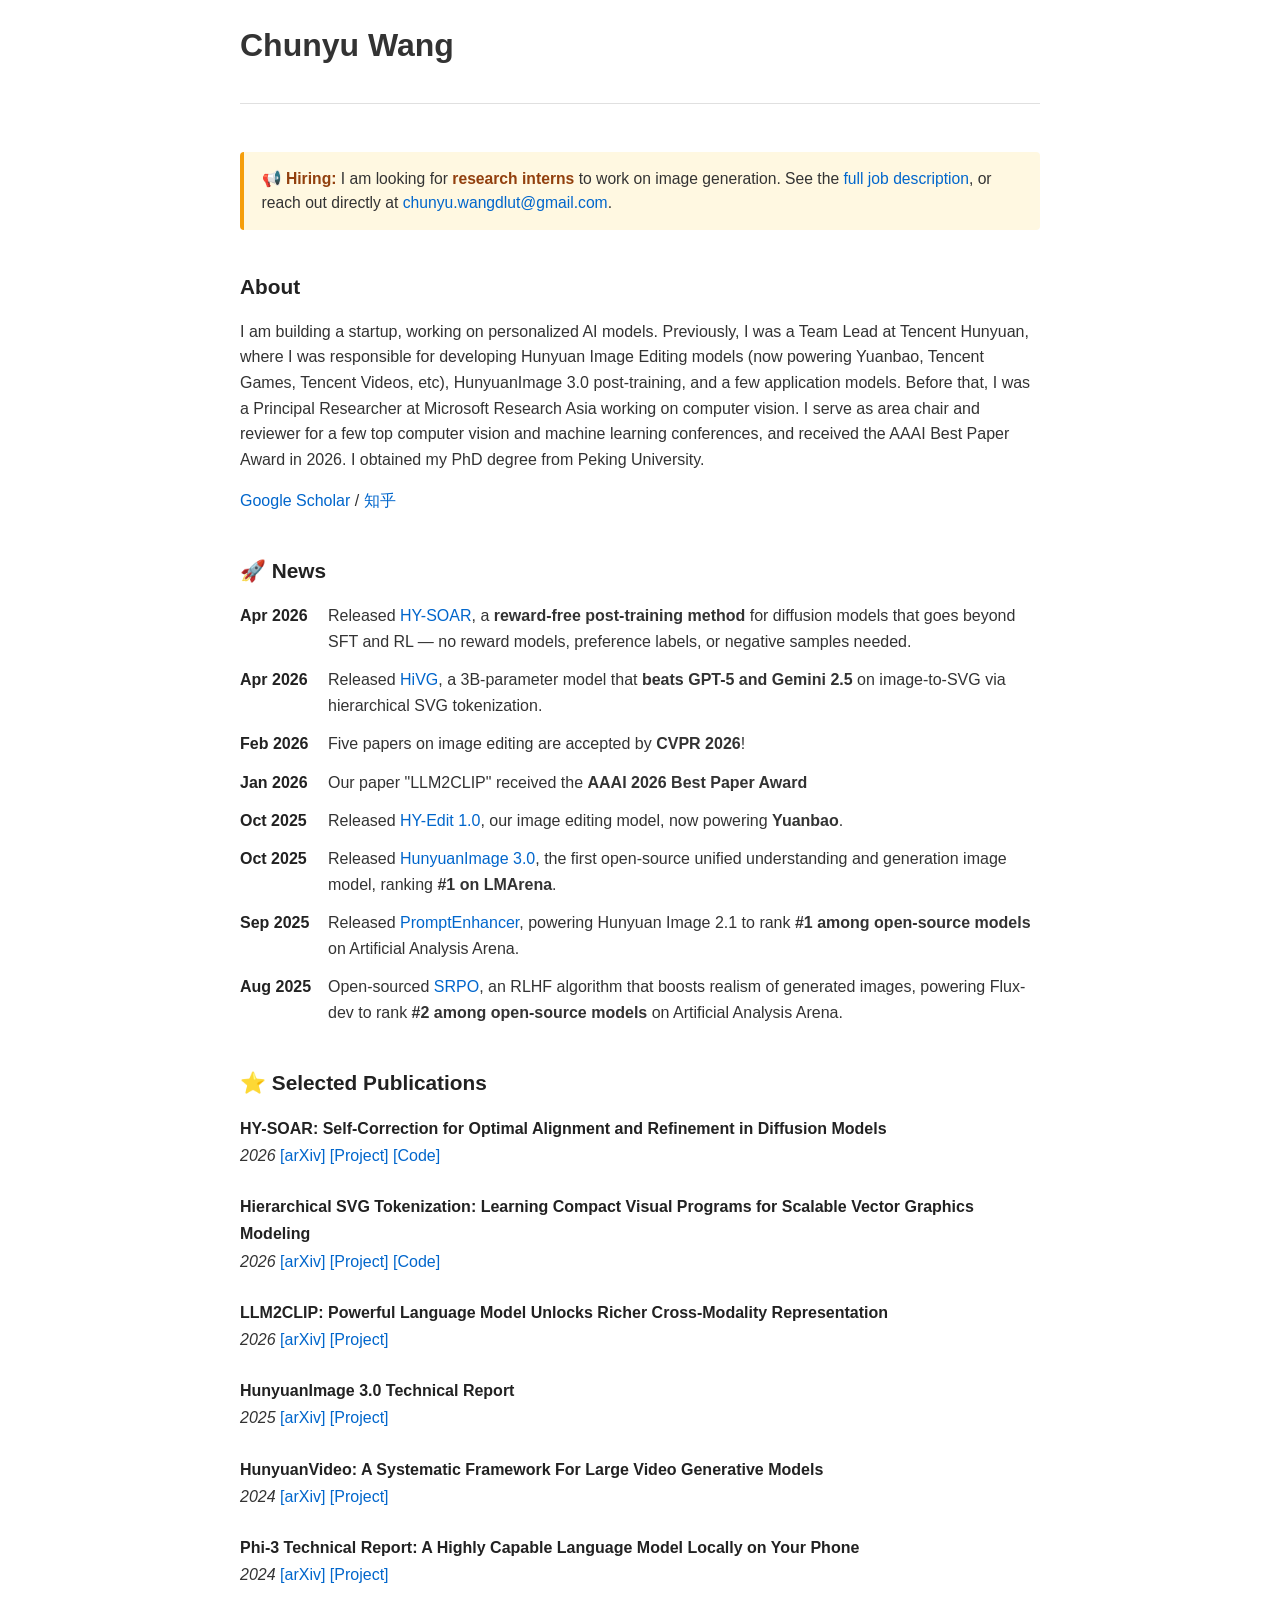
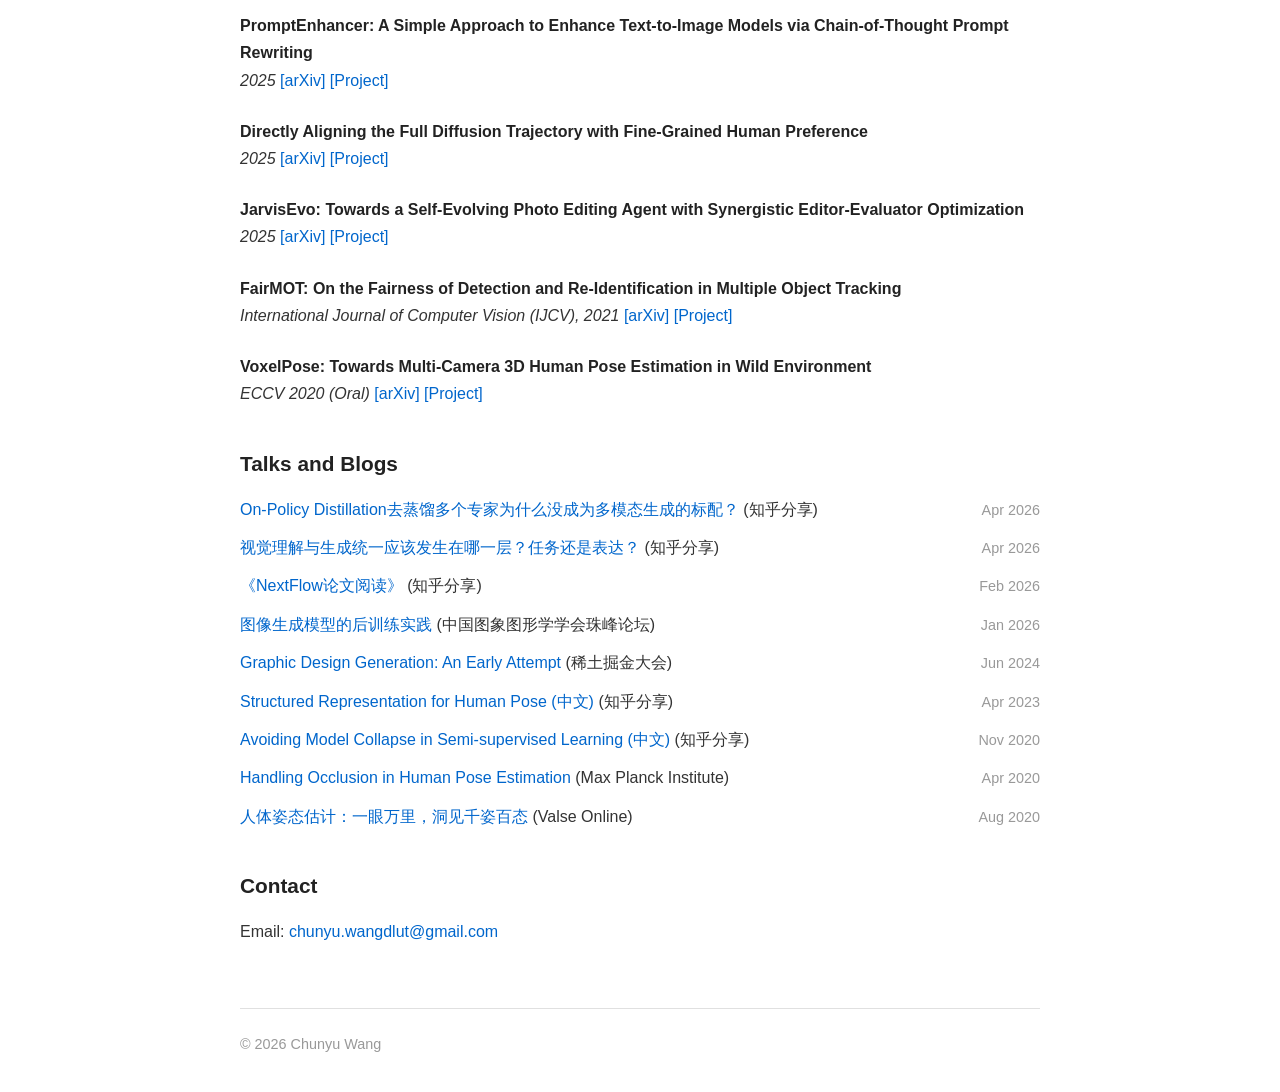
==== commit 344d29fd: "Refactor about section in index.html for clarity" ====
--- a/index.html
+++ b/index.html
@@ -19,7 +19,7 @@
         <section id="about">
             <h2>About</h2>
             <p>
-                I am building a startup, working on personalized AI models. Previously, I was a Team Lead at Tencent Hunyuan, where I worked on image/video generation and was responsible for developing Hunyuan Image Editing models (now powering Yuanbao, Tencent Games, Tencent Videos, etc), HunyuanImage 3.0 post-training, and a few application models. Before that, I was a Principal Researcher at Microsoft Research Asia working on computer vision. I serve as area chair and reviewer for a few top computer vision and machine learning conferences, and received the AAAI Best Paper Award in 2026. I obtained my PhD degree from Peking University.
+                I am building a startup, working on personalized AI models. Previously, I was a Team Lead at Tencent Hunyuan, where I was responsible for developing Hunyuan Image Editing models (now powering Yuanbao, Tencent Games, Tencent Videos, etc), HunyuanImage 3.0 post-training, and a few application models. Before that, I was a Principal Researcher at Microsoft Research Asia working on computer vision. I serve as area chair and reviewer for a few top computer vision and machine learning conferences, and received the AAAI Best Paper Award in 2026. I obtained my PhD degree from Peking University.
             </p>
             <p>
                 <a href="https://scholar.google.com/citations?hl=en&user=VXQV5xwAAAAJ">Google Scholar</a> /
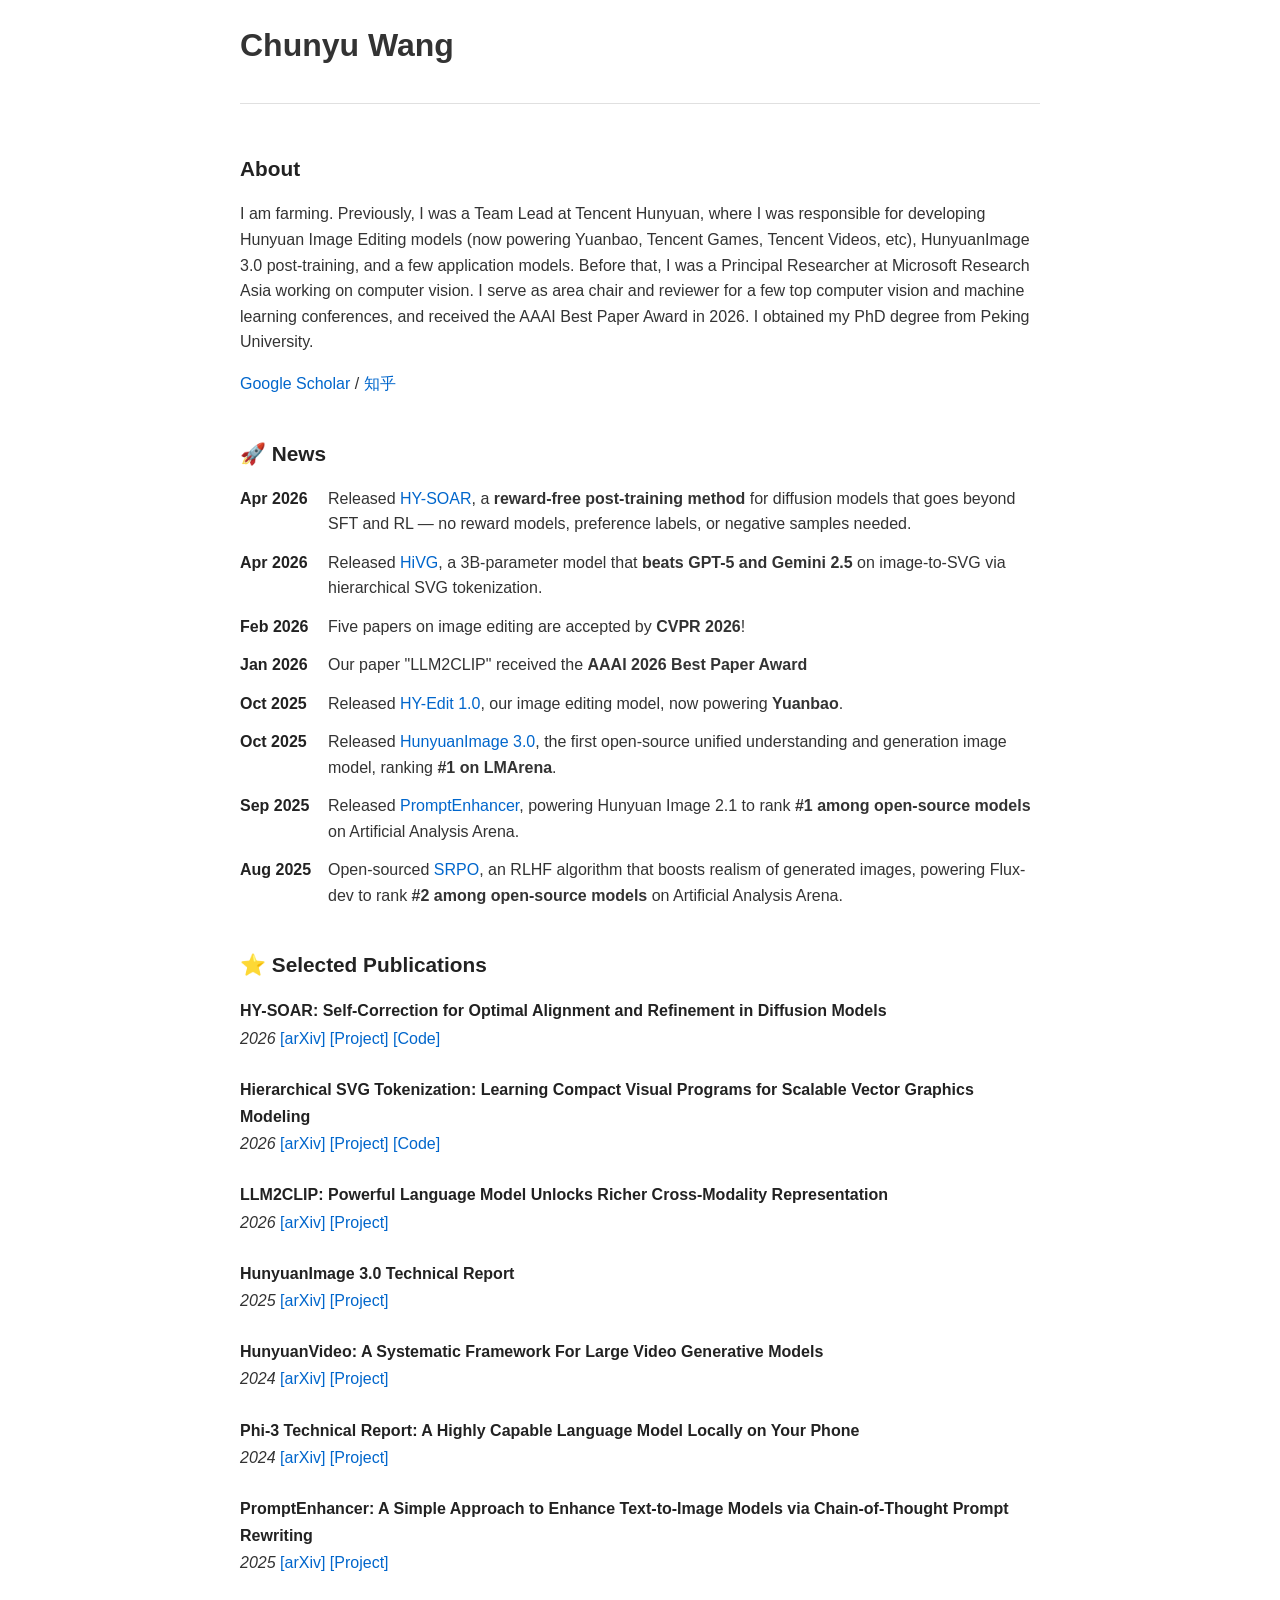
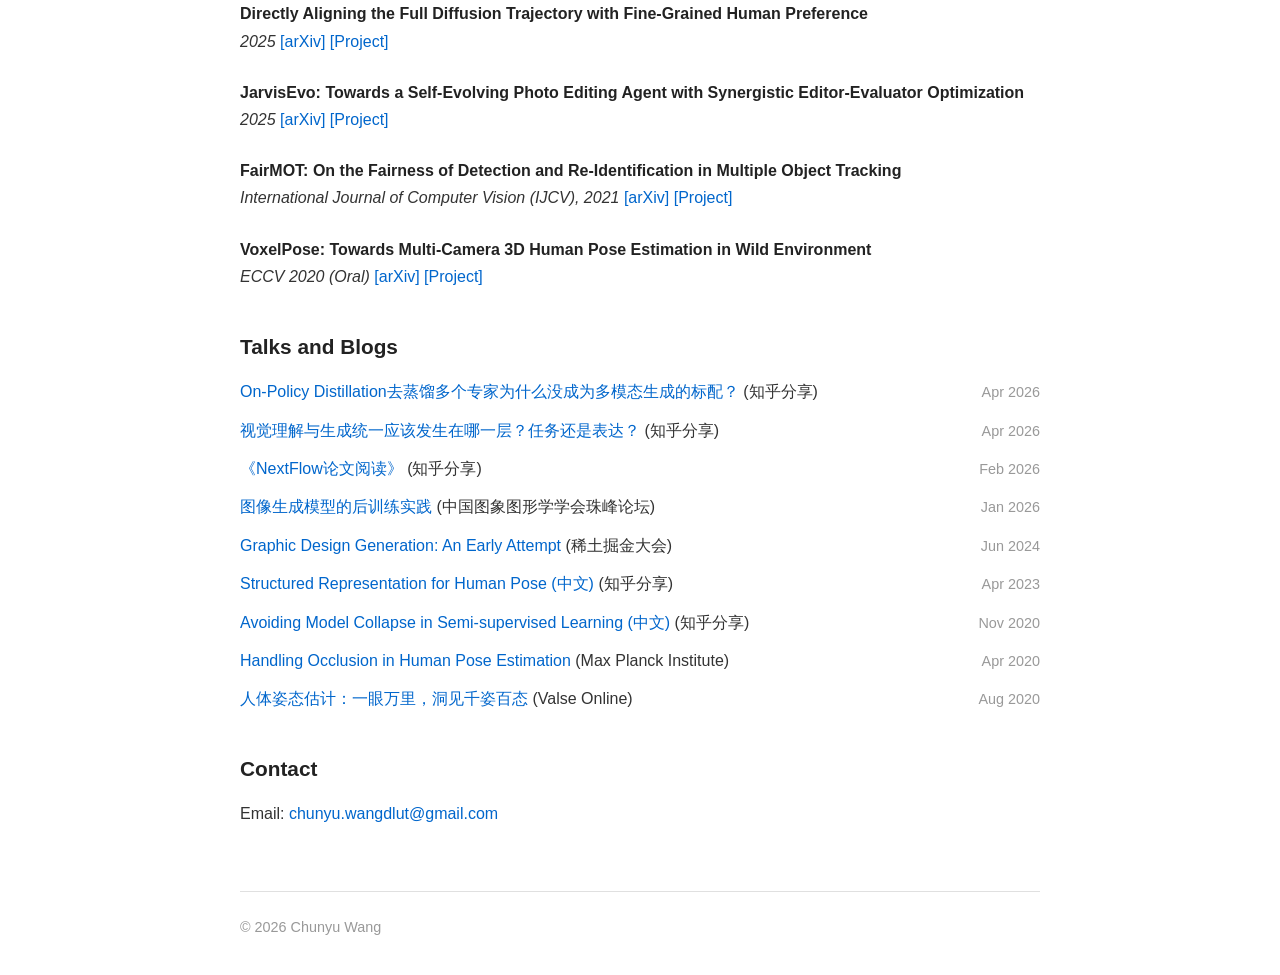
==== commit 92ba2c37: "Update index.html" ====
--- a/index.html
+++ b/index.html
@@ -12,14 +12,10 @@
             <h1>Chunyu Wang</h1>
         </header>
 
-        <div class="hiring-banner">
-            <strong>📢 Hiring:</strong> I am looking for <strong>research interns</strong> to work on image generation. See the <a href="hiring.html">full job description</a>, or reach out directly at <a href="mailto:chunyu.wangdlut@gmail.com">chunyu.wangdlut@gmail.com</a>.
-        </div>
-
         <section id="about">
             <h2>About</h2>
             <p>
-                I am building a startup, working on personalized AI models. Previously, I was a Team Lead at Tencent Hunyuan, where I was responsible for developing Hunyuan Image Editing models (now powering Yuanbao, Tencent Games, Tencent Videos, etc), HunyuanImage 3.0 post-training, and a few application models. Before that, I was a Principal Researcher at Microsoft Research Asia working on computer vision. I serve as area chair and reviewer for a few top computer vision and machine learning conferences, and received the AAAI Best Paper Award in 2026. I obtained my PhD degree from Peking University.
+                I am farming. Previously, I was a Team Lead at Tencent Hunyuan, where I was responsible for developing Hunyuan Image Editing models (now powering Yuanbao, Tencent Games, Tencent Videos, etc), HunyuanImage 3.0 post-training, and a few application models. Before that, I was a Principal Researcher at Microsoft Research Asia working on computer vision. I serve as area chair and reviewer for a few top computer vision and machine learning conferences, and received the AAAI Best Paper Award in 2026. I obtained my PhD degree from Peking University.
             </p>
             <p>
                 <a href="https://scholar.google.com/citations?hl=en&user=VXQV5xwAAAAJ">Google Scholar</a> /
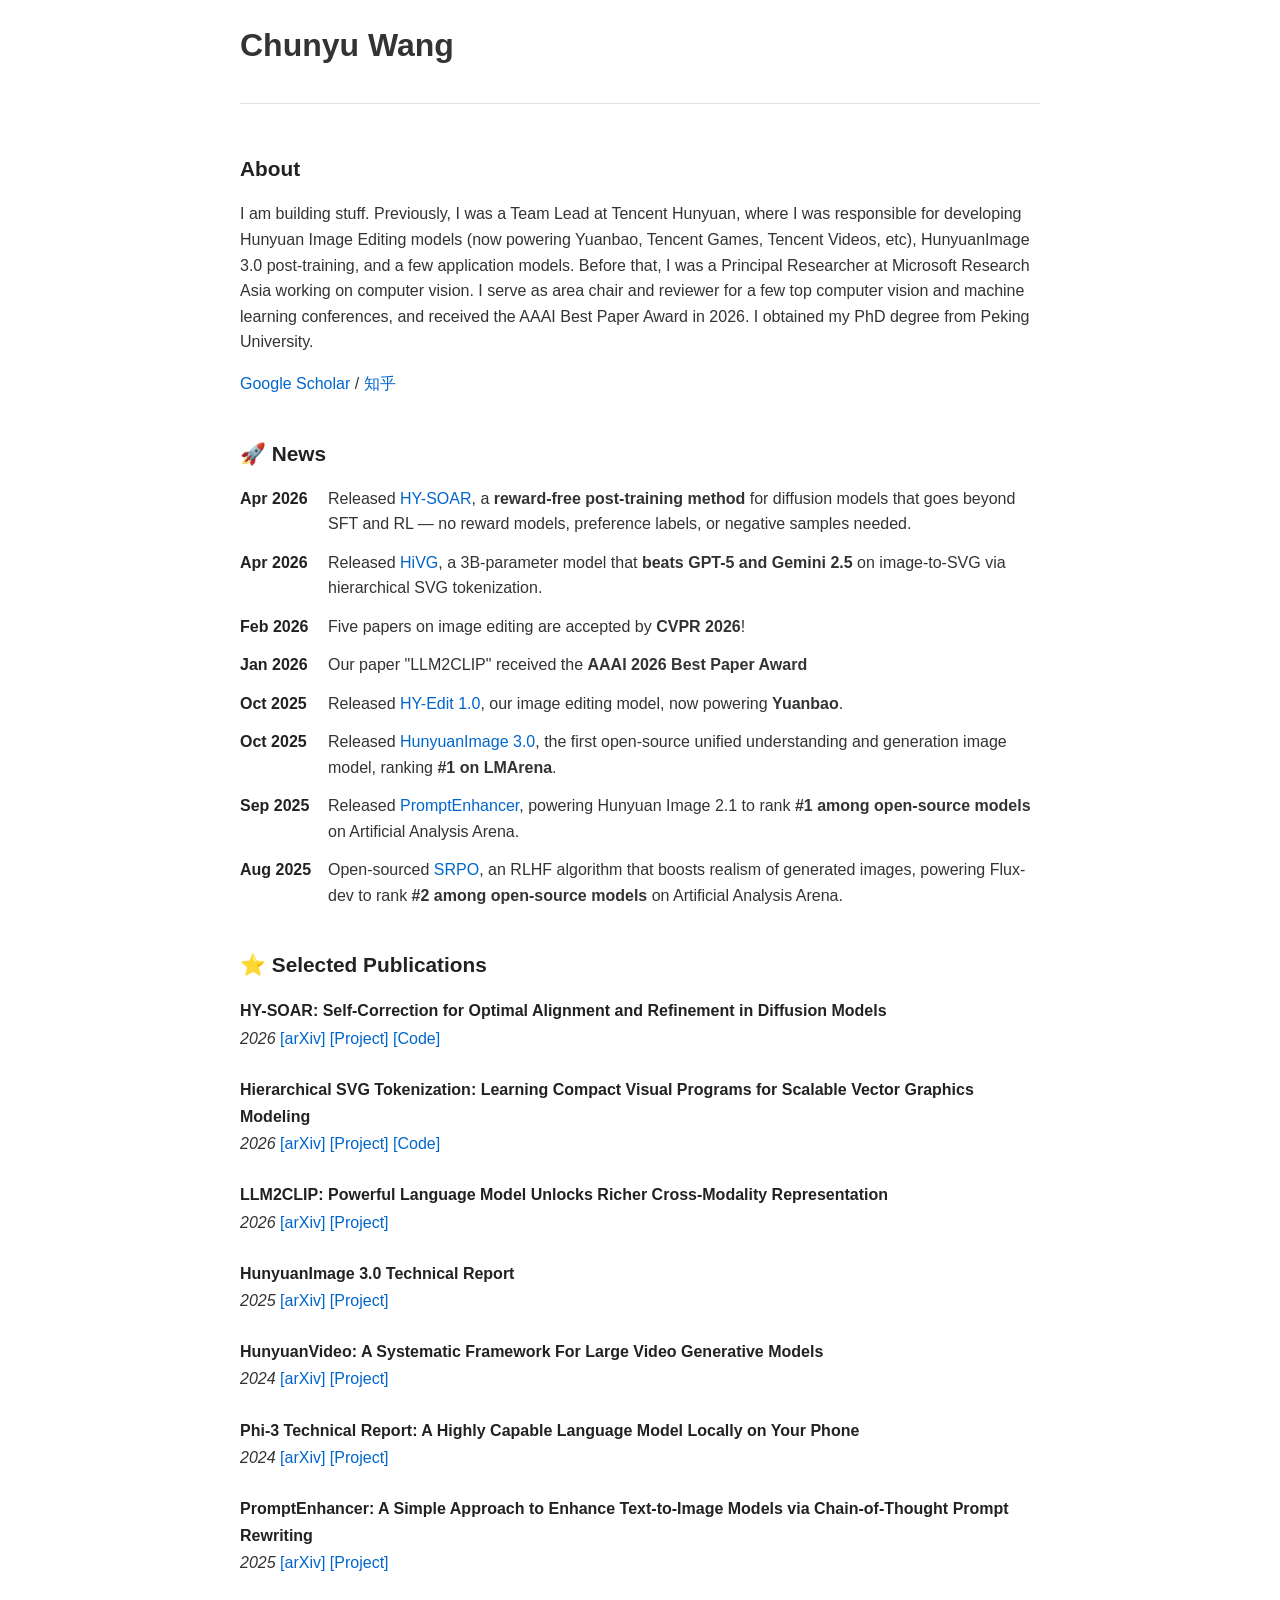
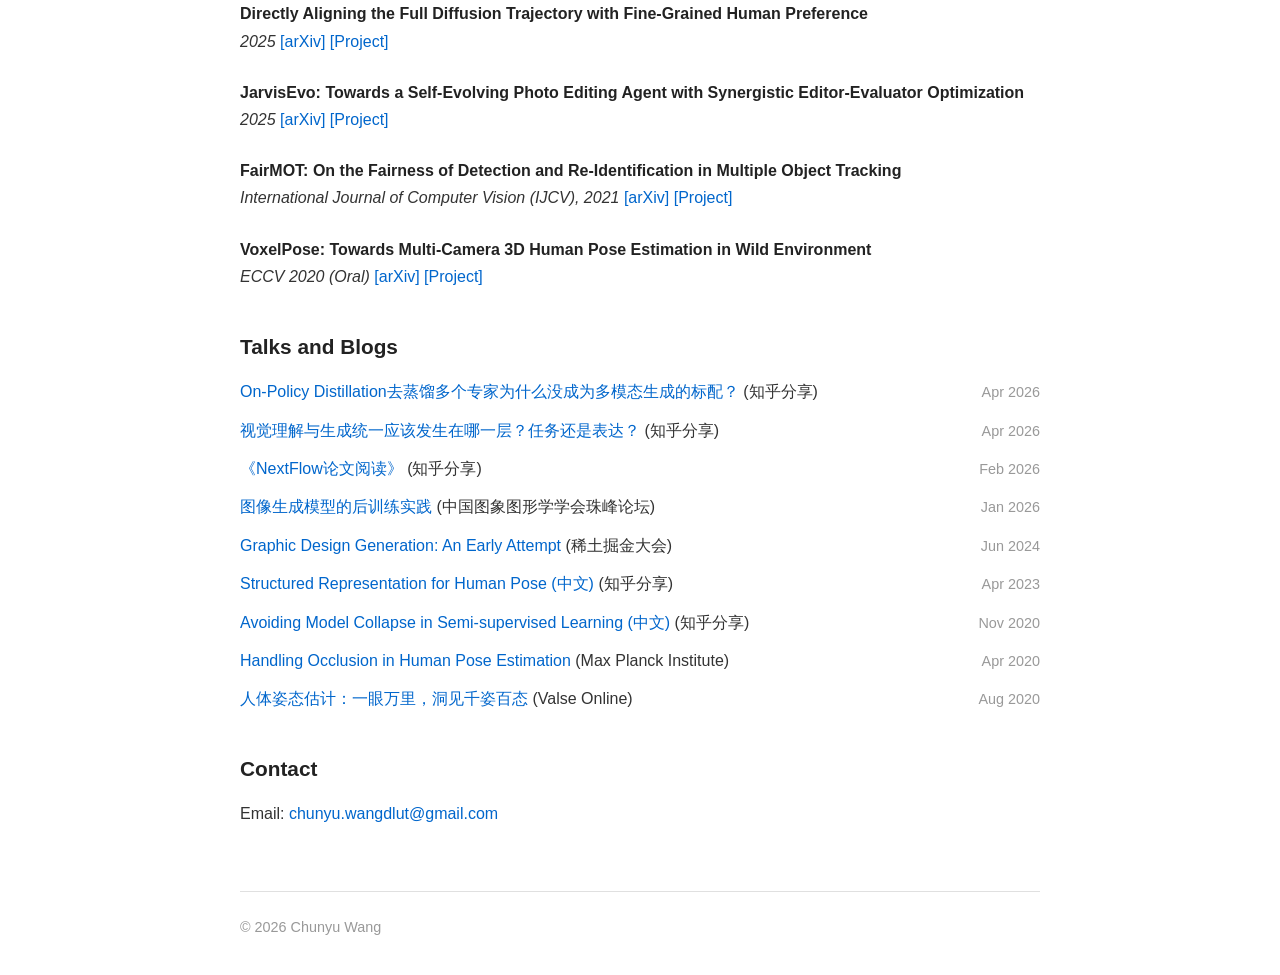
==== commit 66e75fb9: "Update index.html" ====
--- a/index.html
+++ b/index.html
@@ -15,7 +15,7 @@
         <section id="about">
             <h2>About</h2>
             <p>
-                I am farming. Previously, I was a Team Lead at Tencent Hunyuan, where I was responsible for developing Hunyuan Image Editing models (now powering Yuanbao, Tencent Games, Tencent Videos, etc), HunyuanImage 3.0 post-training, and a few application models. Before that, I was a Principal Researcher at Microsoft Research Asia working on computer vision. I serve as area chair and reviewer for a few top computer vision and machine learning conferences, and received the AAAI Best Paper Award in 2026. I obtained my PhD degree from Peking University.
+                I am building stuff. Previously, I was a Team Lead at Tencent Hunyuan, where I was responsible for developing Hunyuan Image Editing models (now powering Yuanbao, Tencent Games, Tencent Videos, etc), HunyuanImage 3.0 post-training, and a few application models. Before that, I was a Principal Researcher at Microsoft Research Asia working on computer vision. I serve as area chair and reviewer for a few top computer vision and machine learning conferences, and received the AAAI Best Paper Award in 2026. I obtained my PhD degree from Peking University.
             </p>
             <p>
                 <a href="https://scholar.google.com/citations?hl=en&user=VXQV5xwAAAAJ">Google Scholar</a> /
